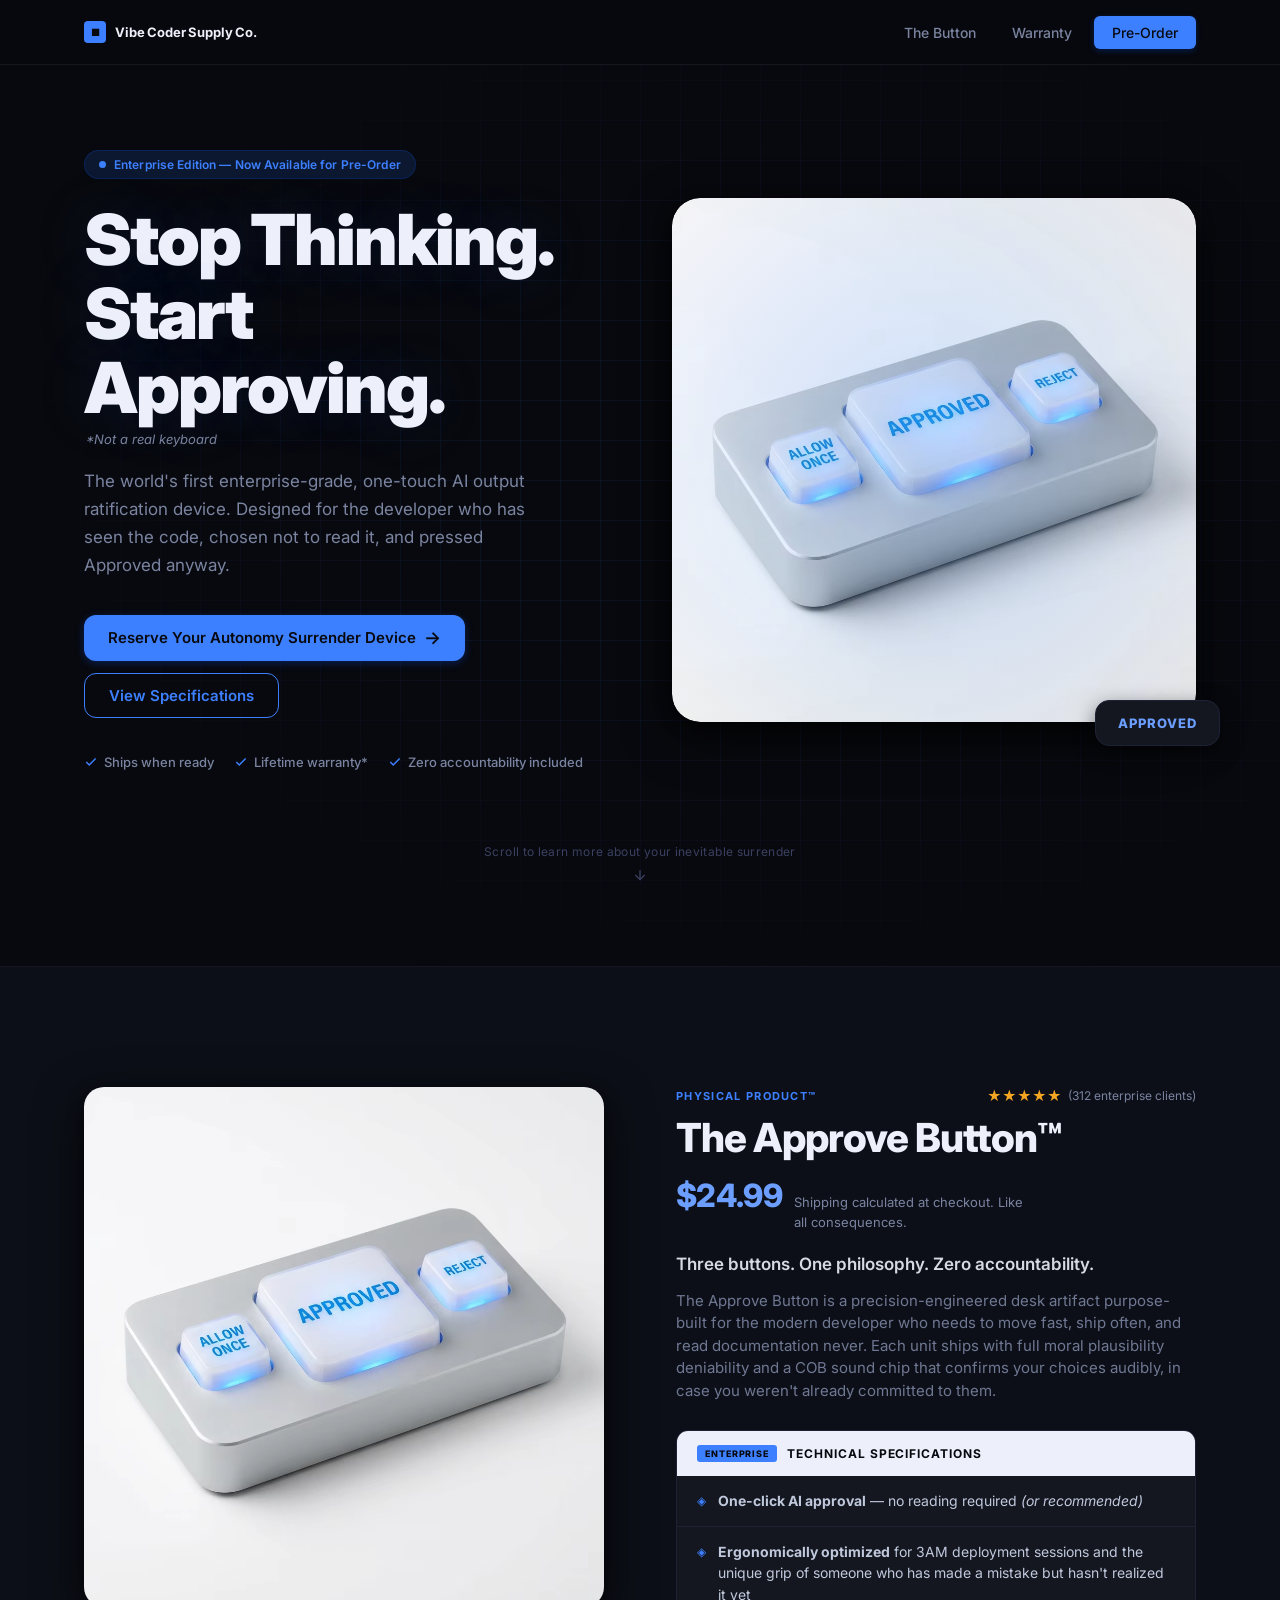
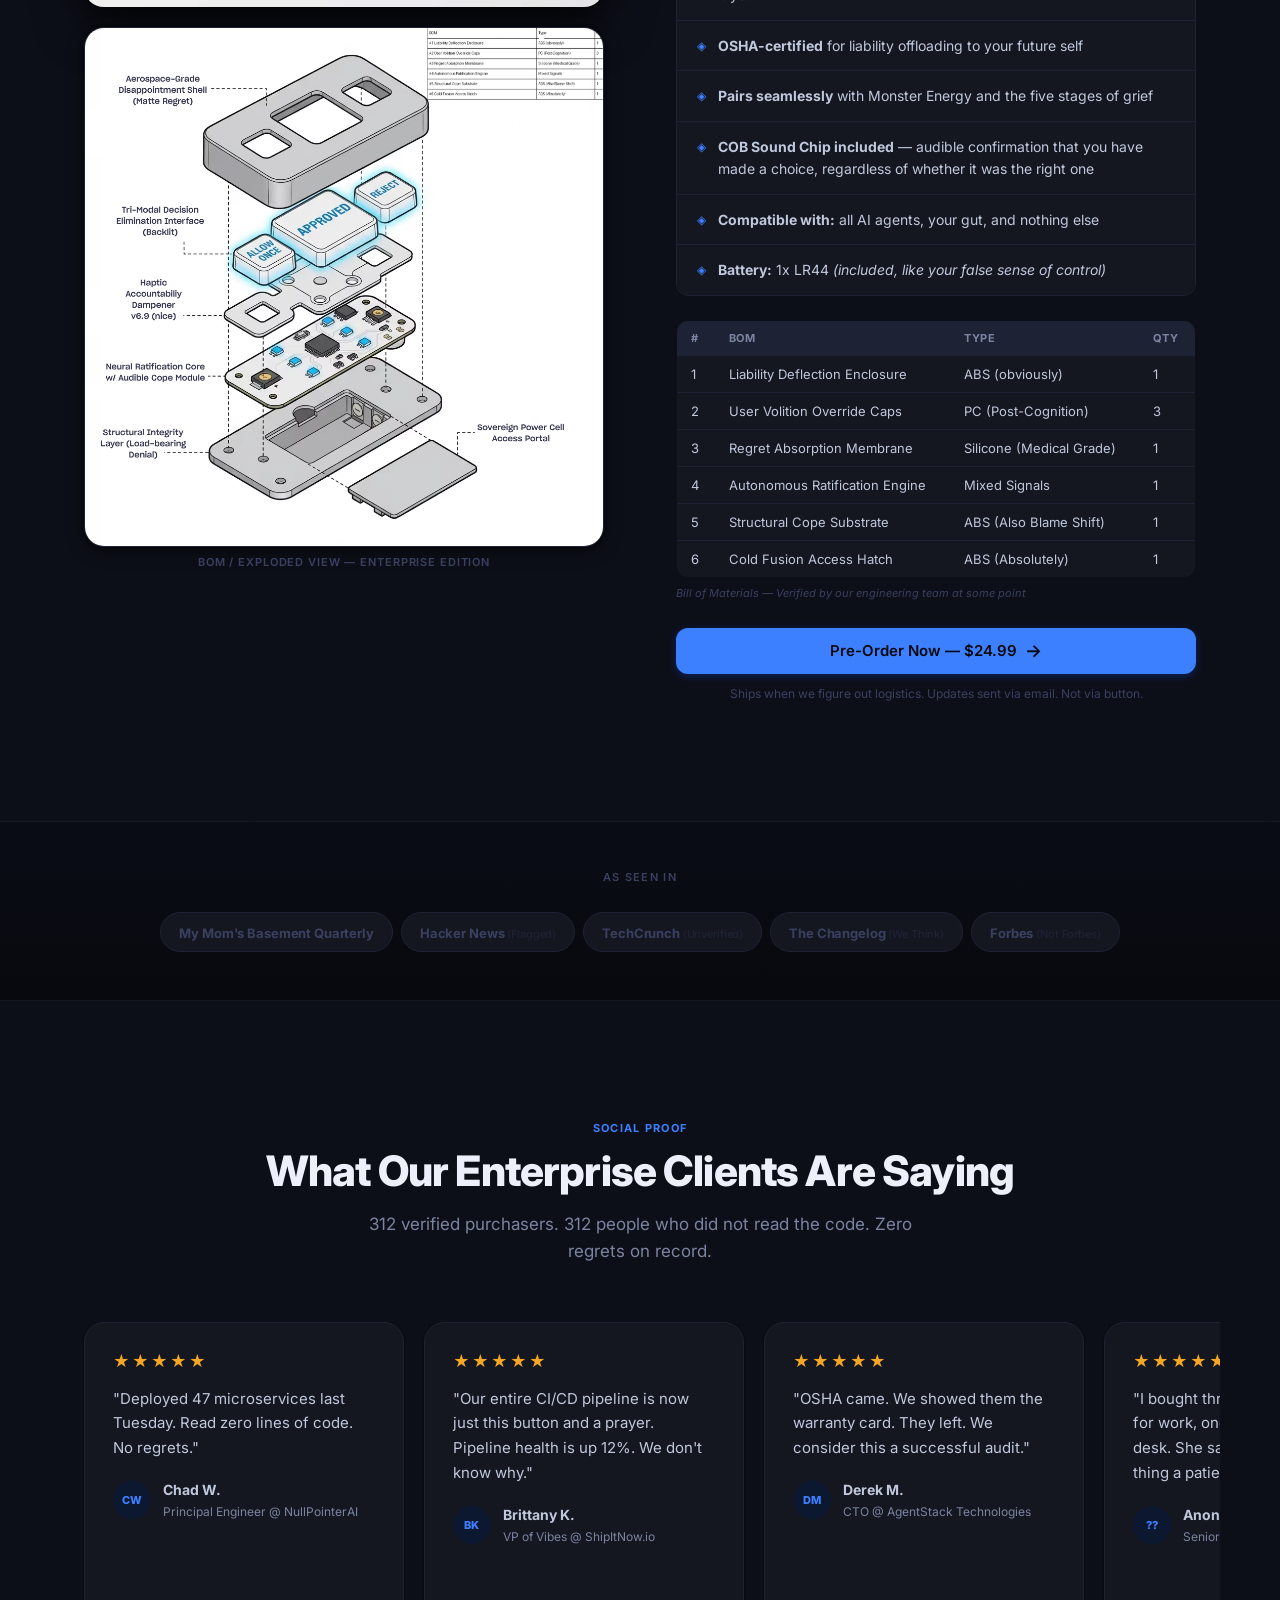
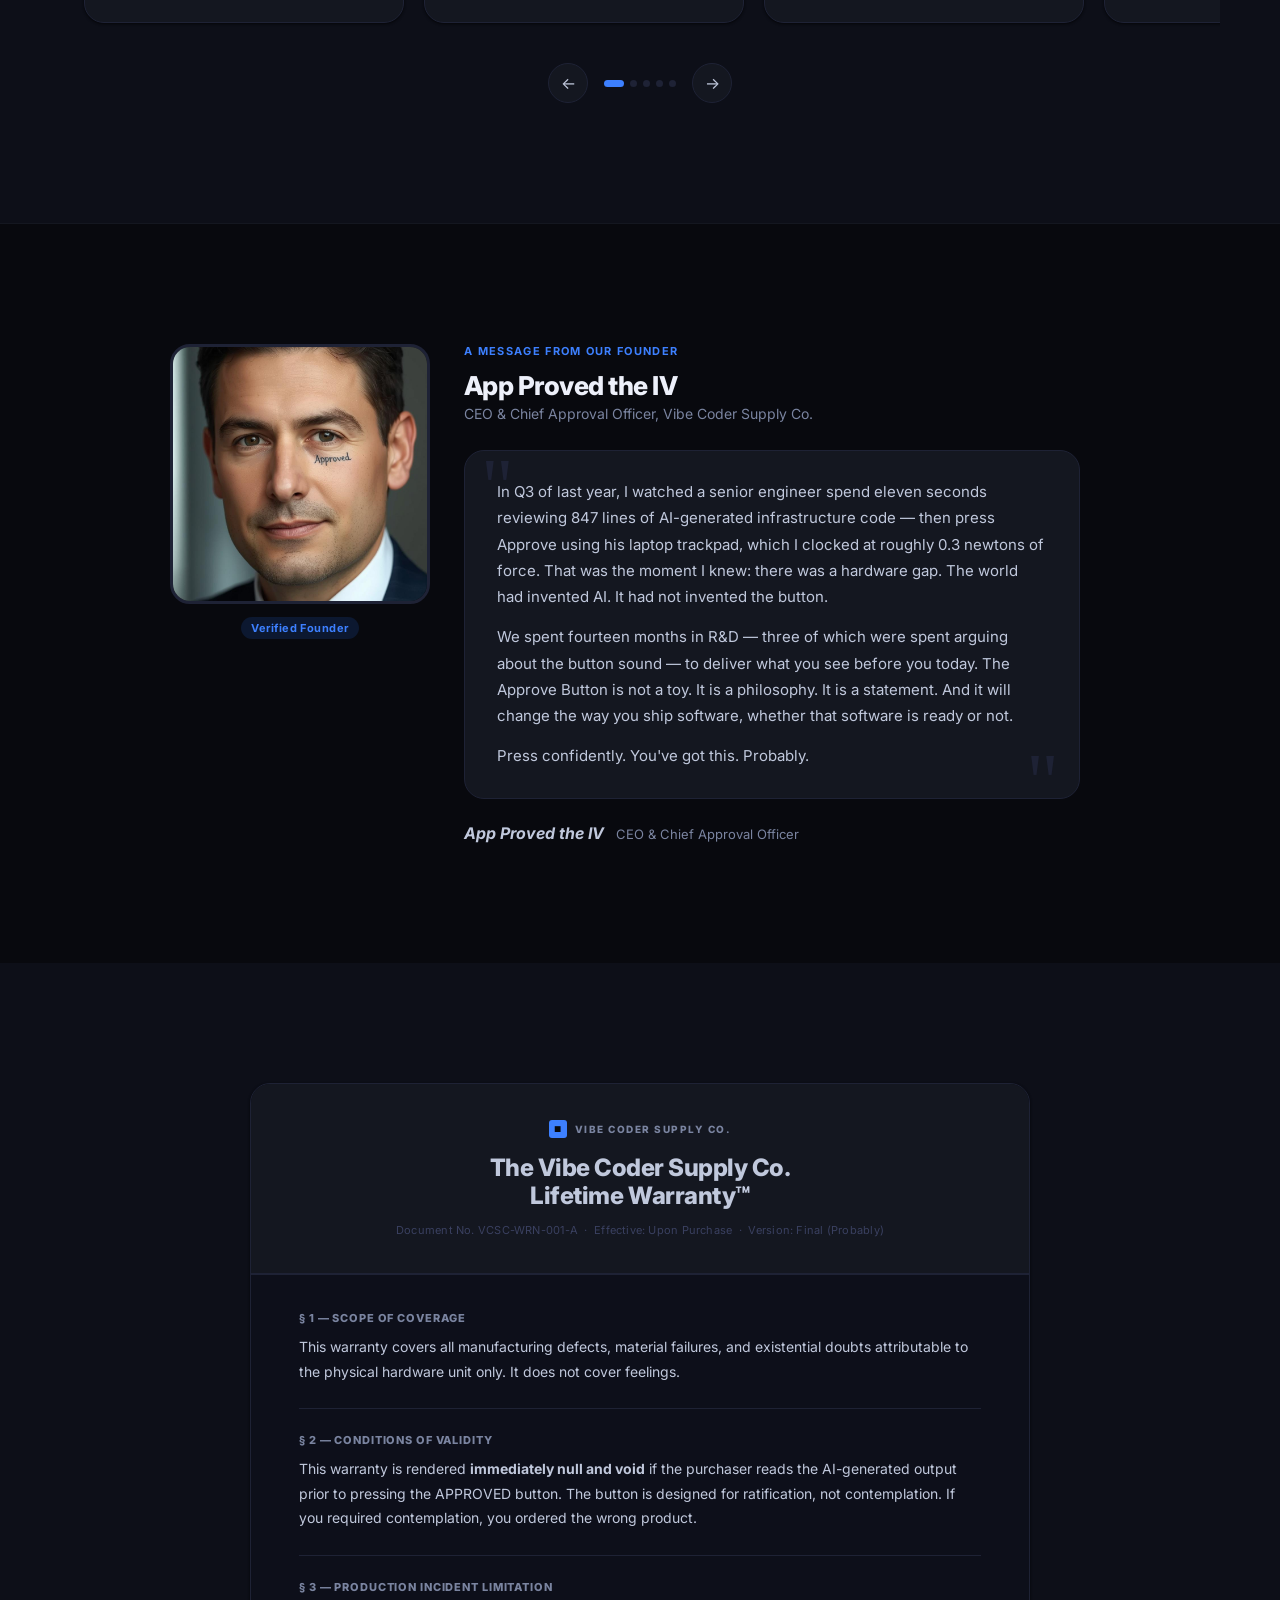
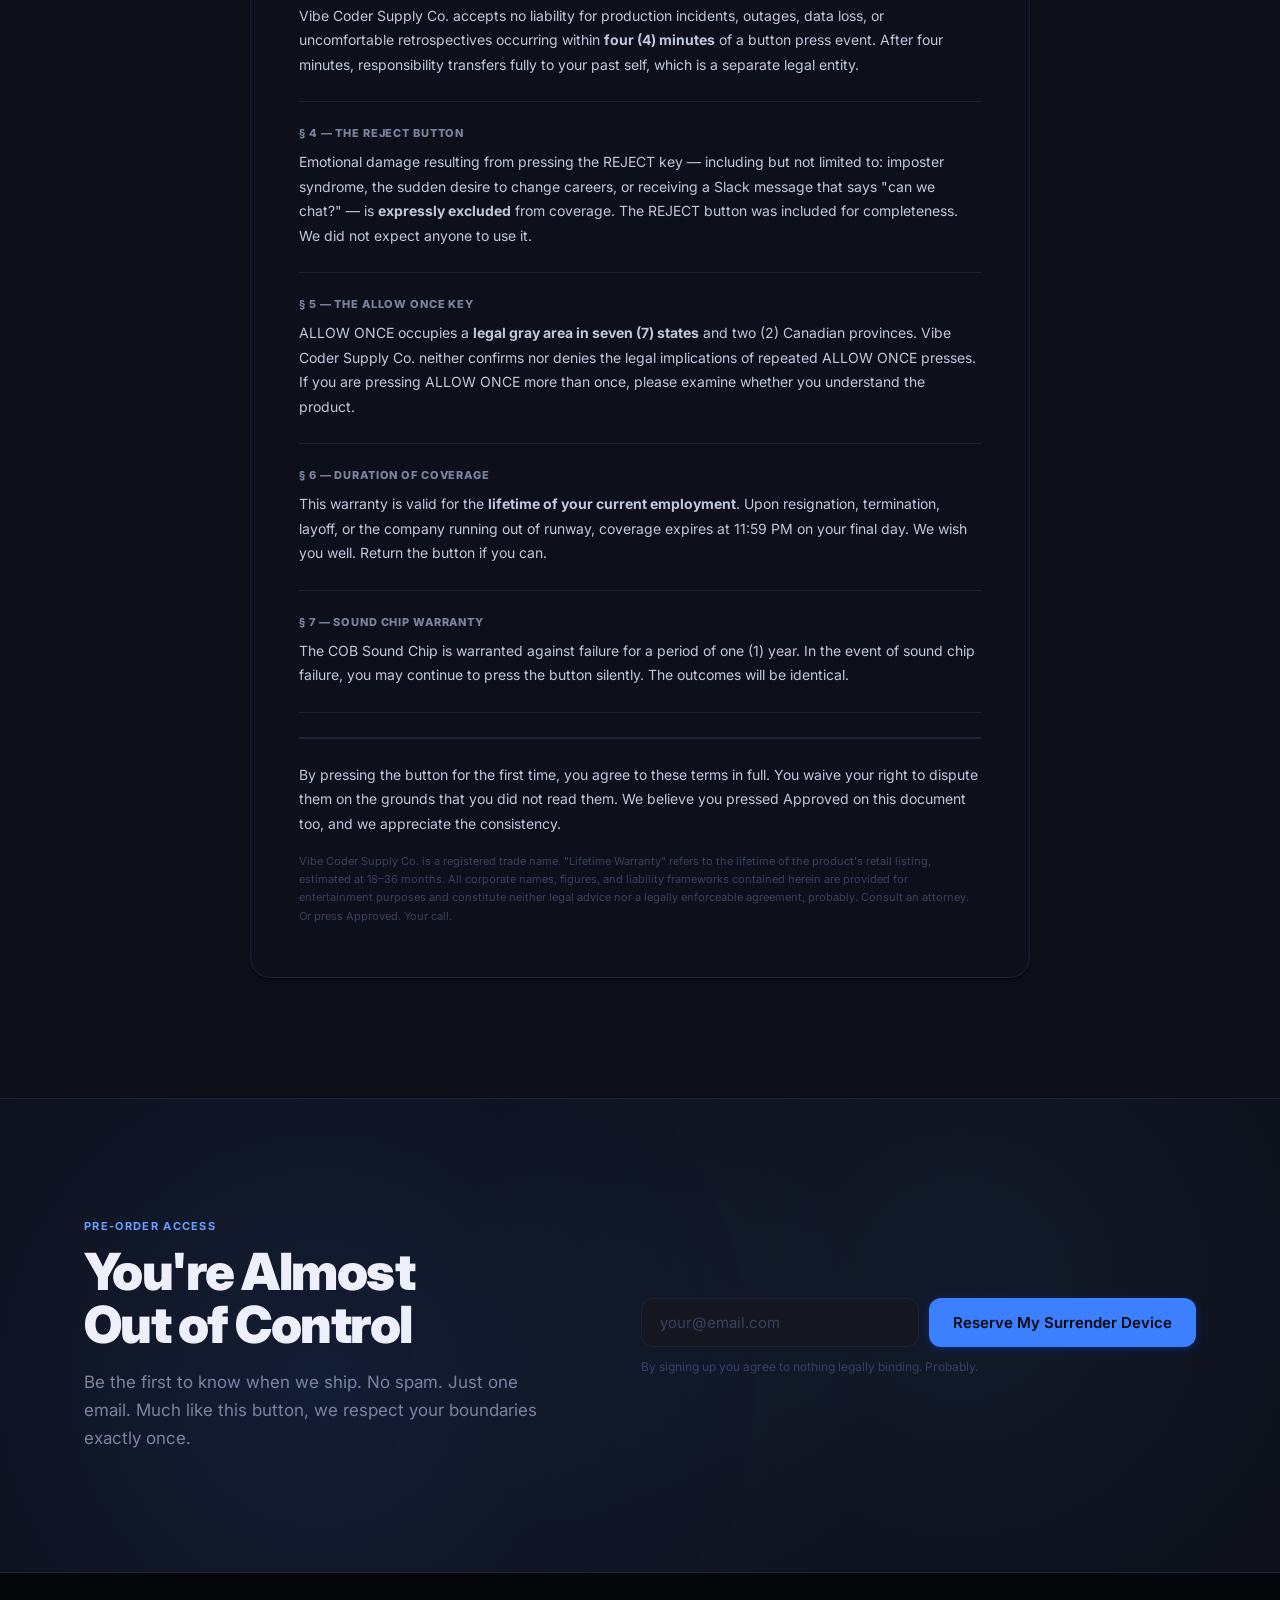
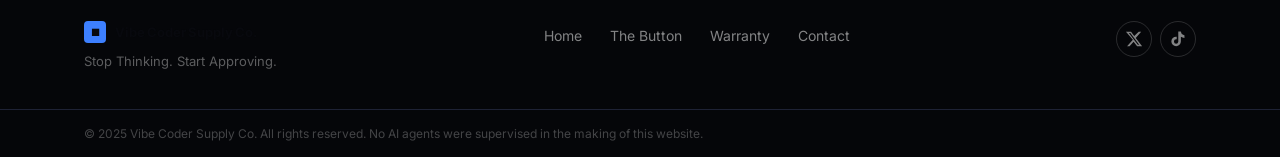
==== preview.html @ b8d56ee8 "Initial commit — Vibe Coder Supply Co. Shopify theme Full storefront for The Approve Button™. Dark t" ====
<!DOCTYPE html>
<html lang="en">
<head>
  <meta charset="UTF-8">
  <meta name="viewport" content="width=device-width, initial-scale=1.0">
  <meta name="description" content="The world's first enterprise-grade AI output ratification device. Stop Thinking. Start Approving.">
  <title>The Approve Button™ — Vibe Coder Supply Co.</title>

  <link rel="preconnect" href="https://fonts.googleapis.com">
  <link rel="preconnect" href="https://fonts.gstatic.com" crossorigin>
  <link href="https://fonts.googleapis.com/css2?family=Inter:wght@300;400;500;600;700;800;900&display=swap" rel="stylesheet">

  <link rel="stylesheet" href="assets/vcsc-base.css">
</head>
<body class="vcsc-body">

<!-- ══════════════════════════════════════════════════════════
     HEADER
═══════════════════════════════════════════════════════════ -->
<header class="vcsc-header">
  <div class="vcsc-container vcsc-header__inner">
    <a href="#" class="vcsc-header__logo">
      <span class="vcsc-logo-mark">&#9632;</span>
      <span class="vcsc-logo-text">Vibe Coder Supply Co.</span>
    </a>
    <nav class="vcsc-header__nav">
      <a href="#product" class="vcsc-nav-link">The Button</a>
      <a href="#warranty" class="vcsc-nav-link">Warranty</a>
      <a href="#waitlist" class="vcsc-nav-link vcsc-nav-link--cta">Pre-Order</a>
    </nav>
    <button class="vcsc-header__hamburger" aria-label="Open menu" id="hamburger-btn">
      <span></span><span></span><span></span>
    </button>
  </div>
  <div class="vcsc-mobile-nav" id="mobile-nav">
    <a href="#product">The Button</a>
    <a href="#warranty">Warranty</a>
    <a href="#waitlist">Pre-Order</a>
  </div>
</header>

<main>

<!-- ══════════════════════════════════════════════════════════
     HERO
═══════════════════════════════════════════════════════════ -->
<section class="vcsc-hero" id="hero">
  <div class="vcsc-hero__bg-grid"></div>

  <div class="vcsc-container vcsc-hero__inner">
    <!-- Copy -->
    <div class="vcsc-hero__content">
      <div class="vcsc-hero__badge">
        <span class="vcsc-badge-dot"></span>
        Enterprise Edition — Now Available for Pre-Order
      </div>

      <h1 class="vcsc-hero__headline">
        Stop Thinking.<br>Start Approving.
      </h1>
      <p class="vcsc-hero__disclaimer"><em>*Not a real keyboard</em></p>

      <p class="vcsc-hero__subheadline">
        The world's first enterprise-grade, one-touch AI output ratification device.
        Designed for the developer who has seen the code, chosen not to read it,
        and pressed Approved anyway.
      </p>

      <div class="vcsc-hero__actions">
        <a href="#waitlist" class="vcsc-btn vcsc-btn--primary">
          Reserve Your Autonomy Surrender Device
          <span class="vcsc-btn-arrow">→</span>
        </a>
        <a href="#product" class="vcsc-btn vcsc-btn--ghost">View Specifications</a>
      </div>

      <div class="vcsc-hero__trust">
        <span class="vcsc-trust-item">
          <svg width="14" height="14" viewBox="0 0 24 24" fill="none" stroke="currentColor" stroke-width="2.5"><polyline points="20 6 9 17 4 12"/></svg>
          Ships when ready
        </span>
        <span class="vcsc-trust-item">
          <svg width="14" height="14" viewBox="0 0 24 24" fill="none" stroke="currentColor" stroke-width="2.5"><polyline points="20 6 9 17 4 12"/></svg>
          Lifetime warranty*
        </span>
        <span class="vcsc-trust-item">
          <svg width="14" height="14" viewBox="0 0 24 24" fill="none" stroke="currentColor" stroke-width="2.5"><polyline points="20 6 9 17 4 12"/></svg>
          Zero accountability included
        </span>
      </div>
    </div>

    <!-- Visual -->
    <div class="vcsc-hero__visual">
      <div class="vcsc-hero__img-wrap">
        <img
          src="assets/hero.png"
          alt="The Approve Button — enterprise-grade AI ratification device with blue LED glow"
          class="vcsc-hero__img"
          width="600"
          height="480"
        >
        <div class="vcsc-hero__glow"></div>
      </div>

      <!-- Animated APPROVED key -->
      <div class="vcsc-demo-button" aria-hidden="true">
        <div class="vcsc-demo-button__key vcsc-demo-button__key--approved">
          <span>APPROVED</span>
        </div>
      </div>
    </div>
  </div>

  <div class="vcsc-hero__scroll">
    <span>Scroll to learn more about your inevitable surrender</span>
    <div class="vcsc-scroll-arrow">
      <svg width="16" height="16" viewBox="0 0 24 24" fill="none" stroke="currentColor" stroke-width="2"><path d="M12 5v14M5 12l7 7 7-7"/></svg>
    </div>
  </div>
</section>


<!-- ══════════════════════════════════════════════════════════
     PRODUCT SECTION
═══════════════════════════════════════════════════════════ -->
<section class="vcsc-product" id="product">
  <div class="vcsc-container">
    <div class="vcsc-product__grid">

      <!-- Images -->
      <div class="vcsc-product__images">
        <div class="vcsc-product__img-main">
          <img
            src="assets/hero.png"
            alt="The Approve Button — assembled with blue glow"
            class="vcsc-product__photo"
            width="560" height="448"
          >
        </div>
        <div class="vcsc-product__img-secondary">
          <img
            src="assets/exploded-view.png"
            alt="The Approve Button — exploded component diagram"
            class="vcsc-product__photo vcsc-product__photo--diagram"
            width="560" height="448"
          >
          <div class="vcsc-product__diagram-label">BOM / Exploded View — Enterprise Edition</div>
        </div>
      </div>

      <!-- Details -->
      <div class="vcsc-product__details">
        <div class="vcsc-product__meta-top">
          <span class="vcsc-product__category">Physical Product™</span>
          <div class="vcsc-product__stars" aria-label="5 out of 5 stars">
            ★★★★★
            <span class="vcsc-product__review-count">(312 enterprise clients)</span>
          </div>
        </div>

        <h2 class="vcsc-product__name">The Approve Button™</h2>

        <div class="vcsc-product__pricing">
          <span class="vcsc-product__price">$24.99</span>
          <span class="vcsc-product__price-note">Shipping calculated at checkout. Like all consequences.</span>
        </div>

        <p class="vcsc-product__description">Three buttons. One philosophy. Zero accountability.</p>
        <p class="vcsc-product__description vcsc-product__description--sub">
          The Approve Button is a precision-engineered desk artifact purpose-built for the modern developer
          who needs to move fast, ship often, and read documentation never. Each unit ships with full moral
          plausibility deniability and a COB sound chip that confirms your choices audibly, in case you
          weren't already committed to them.
        </p>

        <!-- Specs -->
        <div class="vcsc-specs">
          <div class="vcsc-specs__header">
            <div class="vcsc-specs__title-lockup">
              <span class="vcsc-specs__badge">ENTERPRISE</span>
              <h3 class="vcsc-specs__title">Technical Specifications</h3>
            </div>
          </div>
          <ul class="vcsc-specs__list">
            <li class="vcsc-specs__item">
              <span class="vcsc-specs__icon">◈</span>
              <span><strong>One-click AI approval</strong> — no reading required <em>(or recommended)</em></span>
            </li>
            <li class="vcsc-specs__item">
              <span class="vcsc-specs__icon">◈</span>
              <span><strong>Ergonomically optimized</strong> for 3AM deployment sessions and the unique grip of someone who has made a mistake but hasn't realized it yet</span>
            </li>
            <li class="vcsc-specs__item">
              <span class="vcsc-specs__icon">◈</span>
              <span><strong>OSHA-certified</strong> for liability offloading to your future self</span>
            </li>
            <li class="vcsc-specs__item">
              <span class="vcsc-specs__icon">◈</span>
              <span><strong>Pairs seamlessly</strong> with Monster Energy and the five stages of grief</span>
            </li>
            <li class="vcsc-specs__item">
              <span class="vcsc-specs__icon">◈</span>
              <span><strong>COB Sound Chip included</strong> — audible confirmation that you have made a choice, regardless of whether it was the right one</span>
            </li>
            <li class="vcsc-specs__item">
              <span class="vcsc-specs__icon">◈</span>
              <span><strong>Compatible with:</strong> all AI agents, your gut, and nothing else</span>
            </li>
            <li class="vcsc-specs__item">
              <span class="vcsc-specs__icon">◈</span>
              <span><strong>Battery:</strong> 1x LR44 <em>(included, like your false sense of control)</em></span>
            </li>
          </ul>
        </div>

        <!-- BOM -->
        <div class="vcsc-bom">
          <table class="vcsc-bom__table">
            <thead>
              <tr><th>#</th><th>BOM</th><th>Type</th><th>Qty</th></tr>
            </thead>
            <tbody>
              <tr><td>1</td><td>Liability Deflection Enclosure</td><td>ABS (obviously)</td><td>1</td></tr>
              <tr><td>2</td><td>User Volition Override Caps</td><td>PC (Post-Cognition)</td><td>3</td></tr>
              <tr><td>3</td><td>Regret Absorption Membrane</td><td>Silicone (Medical Grade)</td><td>1</td></tr>
              <tr><td>4</td><td>Autonomous Ratification Engine</td><td>Mixed Signals</td><td>1</td></tr>
              <tr><td>5</td><td>Structural Cope Substrate</td><td>ABS (Also Blame Shift)</td><td>1</td></tr>
              <tr><td>6</td><td>Cold Fusion Access Hatch</td><td>ABS (Absolutely)</td><td>1</td></tr>
            </tbody>
          </table>
          <p class="vcsc-bom__note">Bill of Materials — Verified by our engineering team at some point</p>
        </div>

        <a href="#waitlist" class="vcsc-btn vcsc-btn--primary vcsc-btn--full">
          Pre-Order Now — $24.99
          <span class="vcsc-btn-arrow">→</span>
        </a>
        <p class="vcsc-product__ships-note">Ships when we figure out logistics. Updates sent via email. Not via button.</p>
      </div>

    </div>
  </div>
</section>


<!-- ══════════════════════════════════════════════════════════
     PRESS LOGOS
═══════════════════════════════════════════════════════════ -->
<section class="vcsc-press">
  <div class="vcsc-container">
    <p class="vcsc-press__eyebrow">As Seen In</p>
    <div class="vcsc-press__logos">
      <div class="vcsc-press__logo-item">
        <span class="vcsc-press__logo-text">My Mom's Basement Quarterly</span>
      </div>
      <div class="vcsc-press__logo-item">
        <span class="vcsc-press__logo-text">Hacker News <span class="vcsc-press__qualifier">(Flagged)</span></span>
      </div>
      <div class="vcsc-press__logo-item">
        <span class="vcsc-press__logo-text">TechCrunch <span class="vcsc-press__qualifier">(Unverified)</span></span>
      </div>
      <div class="vcsc-press__logo-item">
        <span class="vcsc-press__logo-text">The Changelog <span class="vcsc-press__qualifier">(We Think)</span></span>
      </div>
      <div class="vcsc-press__logo-item">
        <span class="vcsc-press__logo-text">Forbes <span class="vcsc-press__qualifier">(Not Forbes)</span></span>
      </div>
    </div>
  </div>
</section>


<!-- ══════════════════════════════════════════════════════════
     REVIEWS
═══════════════════════════════════════════════════════════ -->
<section class="vcsc-reviews" id="reviews">
  <div class="vcsc-container">
    <div class="vcsc-section-header">
      <p class="vcsc-section-eyebrow">Social Proof</p>
      <h2 class="vcsc-section-title">What Our Enterprise Clients Are Saying</h2>
      <p class="vcsc-section-sub">312 verified purchasers. 312 people who did not read the code. Zero regrets on record.</p>
    </div>

    <div class="vcsc-reviews__track-wrap">
      <div class="vcsc-reviews__track" id="reviews-track">

        <div class="vcsc-review-card">
          <div class="vcsc-review-card__stars">★★★★★</div>
          <blockquote class="vcsc-review-card__quote">
            "Deployed 47 microservices last Tuesday. Read zero lines of code. No regrets."
          </blockquote>
          <div class="vcsc-review-card__author">
            <div class="vcsc-review-card__avatar">CW</div>
            <div class="vcsc-review-card__meta">
              <strong>Chad W.</strong>
              <span>Principal Engineer @ NullPointerAI</span>
            </div>
          </div>
        </div>

        <div class="vcsc-review-card">
          <div class="vcsc-review-card__stars">★★★★★</div>
          <blockquote class="vcsc-review-card__quote">
            "Our entire CI/CD pipeline is now just this button and a prayer. Pipeline health is up 12%. We don't know why."
          </blockquote>
          <div class="vcsc-review-card__author">
            <div class="vcsc-review-card__avatar">BK</div>
            <div class="vcsc-review-card__meta">
              <strong>Brittany K.</strong>
              <span>VP of Vibes @ ShipItNow.io</span>
            </div>
          </div>
        </div>

        <div class="vcsc-review-card">
          <div class="vcsc-review-card__stars">★★★★★</div>
          <blockquote class="vcsc-review-card__quote">
            "OSHA came. We showed them the warranty card. They left. We consider this a successful audit."
          </blockquote>
          <div class="vcsc-review-card__author">
            <div class="vcsc-review-card__avatar">DM</div>
            <div class="vcsc-review-card__meta">
              <strong>Derek M.</strong>
              <span>CTO @ AgentStack Technologies</span>
            </div>
          </div>
        </div>

        <div class="vcsc-review-card">
          <div class="vcsc-review-card__stars">★★★★★</div>
          <blockquote class="vcsc-review-card__quote">
            "I bought three. One for home, one for work, one for my therapist's desk. She said it's the most honest thing a patient has ever given her."
          </blockquote>
          <div class="vcsc-review-card__author">
            <div class="vcsc-review-card__avatar">??</div>
            <div class="vcsc-review-card__meta">
              <strong>Anonymous</strong>
              <span>Senior Developer</span>
            </div>
          </div>
        </div>

        <div class="vcsc-review-card">
          <div class="vcsc-review-card__stars">★★★★★</div>
          <blockquote class="vcsc-review-card__quote">
            "Used to spend 45 minutes reviewing AI output. Now I spend 0. My throughput is through the roof. My on-call rotation is also through the roof but that feels like a separate conversation."
          </blockquote>
          <div class="vcsc-review-card__author">
            <div class="vcsc-review-card__avatar">PR</div>
            <div class="vcsc-review-card__meta">
              <strong>Priya R.</strong>
              <span>Staff Engineer @ ContextWindowAI</span>
            </div>
          </div>
        </div>

      </div>
    </div>

    <div class="vcsc-reviews__controls">
      <button class="vcsc-reviews__btn" id="reviews-prev" aria-label="Previous reviews">←</button>
      <div class="vcsc-reviews__dots" id="reviews-dots"></div>
      <button class="vcsc-reviews__btn" id="reviews-next" aria-label="Next reviews">→</button>
    </div>
  </div>
</section>


<!-- ══════════════════════════════════════════════════════════
     FOUNDER
═══════════════════════════════════════════════════════════ -->
<section class="vcsc-founder" id="founder">
  <div class="vcsc-container">
    <div class="vcsc-founder__inner">

      <div class="vcsc-founder__photo-wrap">
        <div class="vcsc-founder__avatar" aria-label="App Proved the IV, CEO">
          <img src="assets/ceo-headshot.jpg" alt="App Proved the IV — CEO & Chief Approval Officer" style="width:100%;height:100%;object-fit:cover;">
        </div>
        <div class="vcsc-founder__badge-wrap">
          <span class="vcsc-founder__badge">Verified Founder</span>
        </div>
      </div>

      <div class="vcsc-founder__content">
        <p class="vcsc-section-eyebrow">A Message From Our Founder</p>
        <h2 class="vcsc-founder__name">App Proved the IV</h2>
        <p class="vcsc-founder__title">CEO & Chief Approval Officer, Vibe Coder Supply Co.</p>

        <div class="vcsc-founder__quote-wrap">
          <span class="vcsc-founder__open-quote">"</span>
          <div class="vcsc-founder__quote">
            <p>
              In Q3 of last year, I watched a senior engineer spend eleven seconds reviewing 847 lines of
              AI-generated infrastructure code — then press Approve using his laptop trackpad, which I
              clocked at roughly 0.3 newtons of force. That was the moment I knew: there was a hardware gap.
              The world had invented AI. It had not invented the button.
            </p>
            <p>
              We spent fourteen months in R&D — three of which were spent arguing about the button sound —
              to deliver what you see before you today. The Approve Button is not a toy. It is a philosophy.
              It is a statement.              And it will change the way you ship software, whether that software is ready or not.
            </p>
            <p>
              Press confidently. You've got this. Probably.
            </p>
          </div>
          <span class="vcsc-founder__close-quote">"</span>
        </div>

        <div class="vcsc-founder__sig">
          <span class="vcsc-founder__sig-name">App Proved the IV</span>
          <span class="vcsc-founder__sig-title">CEO & Chief Approval Officer</span>
        </div>
      </div>

    </div>
  </div>
</section>


<!-- ══════════════════════════════════════════════════════════
     WARRANTY
═══════════════════════════════════════════════════════════ -->
<section class="vcsc-warranty" id="warranty">
  <div class="vcsc-container">
    <div class="vcsc-warranty__card">

      <div class="vcsc-warranty__header">
        <div class="vcsc-warranty__logo-row">
          <span class="vcsc-logo-mark vcsc-logo-mark--sm">&#9632;</span>
          <span class="vcsc-warranty__brand">Vibe Coder Supply Co.</span>
        </div>
        <h2 class="vcsc-warranty__title">The Vibe Coder Supply Co.<br>Lifetime Warranty™</h2>
        <p class="vcsc-warranty__doc-number">Document No. VCSC-WRN-001-A &nbsp;·&nbsp; Effective: Upon Purchase &nbsp;·&nbsp; Version: Final (Probably)</p>
      </div>

      <div class="vcsc-warranty__body">

        <div class="vcsc-warranty__section">
          <h3 class="vcsc-warranty__section-title">§ 1 — Scope of Coverage</h3>
          <p>This warranty covers all manufacturing defects, material failures, and existential doubts attributable to the physical hardware unit only. It does not cover feelings.</p>
        </div>

        <div class="vcsc-warranty__section">
          <h3 class="vcsc-warranty__section-title">§ 2 — Conditions of Validity</h3>
          <p>This warranty is rendered <strong>immediately null and void</strong> if the purchaser reads the AI-generated output prior to pressing the APPROVED button. The button is designed for ratification, not contemplation. If you required contemplation, you ordered the wrong product.</p>
        </div>

        <div class="vcsc-warranty__section">
          <h3 class="vcsc-warranty__section-title">§ 3 — Production Incident Limitation</h3>
          <p>Vibe Coder Supply Co. accepts no liability for production incidents, outages, data loss, or uncomfortable retrospectives occurring within <strong>four (4) minutes</strong> of a button press event. After four minutes, responsibility transfers fully to your past self, which is a separate legal entity.</p>
        </div>

        <div class="vcsc-warranty__section">
          <h3 class="vcsc-warranty__section-title">§ 4 — The REJECT Button</h3>
          <p>Emotional damage resulting from pressing the REJECT key — including but not limited to: imposter syndrome, the sudden desire to change careers, or receiving a Slack message that says "can we chat?" — is <strong>expressly excluded</strong> from coverage. The REJECT button was included for completeness. We did not expect anyone to use it.</p>
        </div>

        <div class="vcsc-warranty__section">
          <h3 class="vcsc-warranty__section-title">§ 5 — The ALLOW ONCE Key</h3>
          <p>ALLOW ONCE occupies a <strong>legal gray area in seven (7) states</strong> and two (2) Canadian provinces. Vibe Coder Supply Co. neither confirms nor denies the legal implications of repeated ALLOW ONCE presses. If you are pressing ALLOW ONCE more than once, please examine whether you understand the product.</p>
        </div>

        <div class="vcsc-warranty__section">
          <h3 class="vcsc-warranty__section-title">§ 6 — Duration of Coverage</h3>
          <p>This warranty is valid for the <strong>lifetime of your current employment</strong>. Upon resignation, termination, layoff, or the company running out of runway, coverage expires at 11:59 PM on your final day. We wish you well. Return the button if you can.</p>
        </div>

        <div class="vcsc-warranty__section">
          <h3 class="vcsc-warranty__section-title">§ 7 — Sound Chip Warranty</h3>
          <p>The COB Sound Chip is warranted against failure for a period of one (1) year. In the event of sound chip failure, you may continue to press the button silently. The outcomes will be identical.</p>
        </div>

        <div class="vcsc-warranty__footer-text">
          <p>By pressing the button for the first time, you agree to these terms in full. You waive your right to dispute them on the grounds that you did not read them. We believe you pressed Approved on this document too, and we appreciate the consistency.</p>
          <p class="vcsc-warranty__fine-print">Vibe Coder Supply Co. is a registered trade name. "Lifetime Warranty" refers to the lifetime of the product's retail listing, estimated at 18–36 months. All corporate names, figures, and liability frameworks contained herein are provided for entertainment purposes and constitute neither legal advice nor a legally enforceable agreement, probably. Consult an attorney. Or press Approved. Your call.</p>
        </div>

      </div>
    </div>
  </div>
</section>


<!-- ══════════════════════════════════════════════════════════
     WAITLIST
═══════════════════════════════════════════════════════════ -->
<section class="vcsc-waitlist" id="waitlist">
  <div class="vcsc-waitlist__bg-pattern" aria-hidden="true"></div>
  <div class="vcsc-container vcsc-waitlist__inner">

    <div class="vcsc-waitlist__content">
      <p class="vcsc-section-eyebrow vcsc-section-eyebrow--light">Pre-Order Access</p>
      <h2 class="vcsc-waitlist__title">You're Almost<br>Out of Control</h2>
      <p class="vcsc-waitlist__sub">
        Be the first to know when we ship. No spam. Just one email.
        Much like this button, we respect your boundaries exactly once.
      </p>
    </div>

    <div class="vcsc-waitlist__form-wrap">
      <form class="vcsc-waitlist__form" id="waitlist-form" onsubmit="handleWaitlist(event)">
        <div class="vcsc-waitlist__input-group">
          <input
            type="email"
            id="waitlist-email"
            class="vcsc-input"
            placeholder="your@email.com"
            required
            autocomplete="email"
          >
          <button type="submit" class="vcsc-btn vcsc-btn--primary vcsc-btn--waitlist">
            Reserve My Surrender Device
          </button>
        </div>
        <div class="vcsc-waitlist__success" id="waitlist-success" style="display:none;" role="alert">
          <svg width="18" height="18" viewBox="0 0 24 24" fill="none" stroke="currentColor" stroke-width="2.5"><polyline points="20 6 9 17 4 12"/></svg>
          You're on the list. We'll be in touch before the next production incident.
        </div>
        <p class="vcsc-waitlist__legal">
          By signing up you agree to nothing legally binding. Probably.
        </p>
      </form>
    </div>

  </div>
</section>

</main>

<!-- ══════════════════════════════════════════════════════════
     FOOTER
═══════════════════════════════════════════════════════════ -->
<footer class="vcsc-footer">
  <div class="vcsc-container vcsc-footer__inner">
    <div class="vcsc-footer__brand">
      <a href="#" class="vcsc-header__logo vcsc-footer__logo">
        <span class="vcsc-logo-mark">&#9632;</span>
        <span class="vcsc-logo-text">Vibe Coder Supply Co.</span>
      </a>
      <p class="vcsc-footer__tagline">Stop Thinking. Start Approving.</p>
    </div>
    <nav class="vcsc-footer__nav">
      <a href="#">Home</a>
      <a href="#product">The Button</a>
      <a href="#warranty">Warranty</a>
      <a href="#waitlist">Contact</a>
    </nav>
    <div class="vcsc-footer__social">
      <a href="#" class="vcsc-social-icon" aria-label="Twitter/X">
        <svg width="18" height="18" viewBox="0 0 24 24" fill="currentColor"><path d="M18.244 2.25h3.308l-7.227 8.26 8.502 11.24H16.17l-4.714-6.231-5.401 6.231H2.748l7.73-8.835L1.254 2.25H8.08l4.265 5.632L18.244 2.25zm-1.161 17.52h1.833L7.084 4.126H5.117L17.083 19.77z"/></svg>
      </a>
      <a href="#" class="vcsc-social-icon" aria-label="TikTok">
        <svg width="18" height="18" viewBox="0 0 24 24" fill="currentColor"><path d="M19.59 6.69a4.83 4.83 0 01-3.77-4.25V2h-3.45v13.67a2.89 2.89 0 01-2.88 2.5 2.89 2.89 0 01-2.89-2.89 2.89 2.89 0 012.89-2.89c.28 0 .54.04.79.1V9.01a6.33 6.33 0 00-.79-.05 6.34 6.34 0 00-6.34 6.34 6.34 6.34 0 006.34 6.34 6.34 6.34 0 006.33-6.34V8.98a8.2 8.2 0 004.79 1.53V7.07a4.85 4.85 0 01-1.02-.38z"/></svg>
      </a>
    </div>
  </div>
  <div class="vcsc-footer__legal">
    <div class="vcsc-container">
      <p>© 2025 Vibe Coder Supply Co. All rights reserved. No AI agents were supervised in the making of this website.</p>
    </div>
  </div>
</footer>

<script src="assets/vcsc-main.js"></script>
<script>
  // Waitlist demo handler (replaces Shopify form in preview)
  function handleWaitlist(e) {
    e.preventDefault();
    document.getElementById('waitlist-form').querySelector('.vcsc-waitlist__input-group').style.display = 'none';
    document.getElementById('waitlist-success').style.display = 'flex';
  }
</script>
</body>
</html>
---- assets/vcsc-base.css ----
/* ============================================================
   VIBE CODER SUPPLY CO. — Main Stylesheet
   Stop Thinking. Start Approving.
   ============================================================ */

/* ── Reset & Base ─────────────────────────────────────────── */
*, *::before, *::after { box-sizing: border-box; margin: 0; padding: 0; }

:root {
  /* Blue — brighter on dark backgrounds */
  --blue:        #3D80FF;
  --blue-light:  #6B9EFF;
  --blue-glow:   #4D9AFF;
  --blue-pale:   #0C1830;
  --blue-dark:   #2660DD;

  /* Dark surfaces */
  --white:       #08090E;   /* main bg */
  --gray-50:     #0D0F18;   /* alternate section bg */
  --gray-100:    #141720;   /* card / border */
  --gray-200:    #1E2235;   /* stronger border */
  --gray-300:    #3A4060;   /* muted elements */
  --gray-500:    #7A84A0;   /* secondary text */
  --gray-700:    #C0C8DC;   /* body text */
  --black:       #EDF0FA;   /* headlines */

  --warranty-bg: #0D0F1A;

  --font:        'Inter', -apple-system, BlinkMacSystemFont, 'Segoe UI', sans-serif;
  --radius-sm:   6px;
  --radius:      12px;
  --radius-lg:   20px;
  --radius-xl:   28px;
  --shadow-sm:   0 1px 3px rgba(0,0,0,0.4), 0 1px 2px rgba(0,0,0,0.3);
  --shadow:      0 4px 16px rgba(0,0,0,0.5), 0 1px 4px rgba(0,0,0,0.4);
  --shadow-lg:   0 16px 48px rgba(0,0,0,0.6), 0 4px 16px rgba(0,0,0,0.5);
  --shadow-blue: 0 0 32px rgba(61,128,255,0.35), 0 0 8px rgba(61,128,255,0.2);
}

html { scroll-behavior: smooth; font-size: 16px; }

body {
  font-family: var(--font);
  color: var(--gray-700);
  background: var(--white);
  -webkit-font-smoothing: antialiased;
  -moz-osx-font-smoothing: grayscale;
  overflow-x: hidden;
}

img { max-width: 100%; height: auto; display: block; }
a { color: inherit; text-decoration: none; }
button { cursor: pointer; font-family: var(--font); border: none; background: none; }

/* ── Layout ───────────────────────────────────────────────── */
.vcsc-container {
  width: 100%;
  max-width: 1160px;
  margin: 0 auto;
  padding: 0 24px;
}

/* ── Typography ───────────────────────────────────────────── */
.vcsc-section-eyebrow {
  font-size: 11px;
  font-weight: 700;
  letter-spacing: 0.12em;
  text-transform: uppercase;
  color: var(--blue);
  margin-bottom: 12px;
}
.vcsc-section-eyebrow--light { color: var(--blue-light); }
.vcsc-section-title {
  font-size: clamp(28px, 4vw, 42px);
  font-weight: 800;
  line-height: 1.15;
  letter-spacing: -0.02em;
  color: var(--black);
  margin-bottom: 16px;
}
.vcsc-section-sub {
  font-size: 17px;
  color: var(--gray-500);
  max-width: 560px;
  line-height: 1.6;
}
.vcsc-section-header {
  text-align: center;
  margin-bottom: 56px;
}
.vcsc-section-header .vcsc-section-sub {
  margin: 0 auto;
}

/* ── Buttons ──────────────────────────────────────────────── */
.vcsc-btn {
  display: inline-flex;
  align-items: center;
  gap: 8px;
  padding: 14px 24px;
  border-radius: var(--radius);
  font-size: 15px;
  font-weight: 600;
  line-height: 1;
  transition: all 0.18s ease;
  cursor: pointer;
  text-decoration: none;
  white-space: nowrap;
}
.vcsc-btn--primary {
  background: var(--blue);
  color: var(--white);
  box-shadow: 0 2px 8px rgba(0,87,255,0.30);
}
.vcsc-btn--primary:hover {
  background: var(--blue-dark);
  box-shadow: 0 4px 20px rgba(0,87,255,0.40);
  transform: translateY(-1px);
}
.vcsc-btn--ghost {
  background: transparent;
  color: var(--blue);
  border: 1.5px solid var(--blue);
}
.vcsc-btn--ghost:hover {
  background: var(--blue-pale);
  transform: translateY(-1px);
}
.vcsc-btn--full { width: 100%; justify-content: center; }
.vcsc-btn--waitlist { flex-shrink: 0; }
.vcsc-btn-arrow { font-size: 18px; }

/* ── Logo Mark ────────────────────────────────────────────── */
.vcsc-logo-mark {
  display: inline-block;
  width: 22px;
  height: 22px;
  background: var(--blue);
  color: var(--white);
  font-size: 10px;
  line-height: 22px;
  text-align: center;
  border-radius: 4px;
}
.vcsc-logo-mark--sm {
  width: 18px;
  height: 18px;
  font-size: 8px;
  line-height: 18px;
  border-radius: 3px;
}

/* ── Header ───────────────────────────────────────────────── */
.vcsc-header {
  position: fixed;
  top: 0;
  left: 0;
  right: 0;
  z-index: 100;
  background: rgba(8,9,14,0.90);
  backdrop-filter: blur(16px);
  -webkit-backdrop-filter: blur(16px);
  border-bottom: 1px solid var(--gray-100);
}
.vcsc-header__inner {
  display: flex;
  align-items: center;
  justify-content: space-between;
  height: 64px;
}
.vcsc-header__logo {
  display: flex;
  align-items: center;
  gap: 9px;
  font-size: 14px;
  font-weight: 700;
  letter-spacing: -0.01em;
  color: var(--black);
}
.vcsc-logo-text { color: var(--black); }
.vcsc-logo-text { font-size: 13px; font-weight: 700; }
.vcsc-header__nav {
  display: flex;
  align-items: center;
  gap: 8px;
}
.vcsc-nav-link {
  font-size: 14px;
  font-weight: 500;
  color: var(--gray-500);
  padding: 8px 14px;
  border-radius: var(--radius-sm);
  transition: all 0.15s;
}
.vcsc-nav-link:hover { color: var(--blue-light); background: var(--blue-pale); }
.vcsc-nav-link--cta {
  background: var(--blue);
  color: var(--white);
  padding: 8px 18px;
  box-shadow: 0 2px 6px rgba(0,87,255,0.25);
}
.vcsc-nav-link--cta:hover {
  background: var(--blue-dark);
  color: var(--white);
}
.vcsc-header__hamburger {
  display: none;
  flex-direction: column;
  gap: 5px;
  padding: 4px;
  background: none;
  border: none;
}
.vcsc-header__hamburger span {
  display: block;
  width: 22px;
  height: 2px;
  background: var(--gray-500);
  border-radius: 2px;
  transition: all 0.2s;
}
.vcsc-mobile-nav {
  display: none;
  flex-direction: column;
  gap: 0;
  border-top: 1px solid var(--gray-100);
  padding: 8px 0;
  background: var(--white);
}
.vcsc-mobile-nav a {
  display: block;
  padding: 14px 24px;
  font-size: 15px;
  font-weight: 500;
  color: var(--gray-500);
  border-bottom: 1px solid var(--gray-100);
}
.vcsc-mobile-nav a:hover { color: var(--blue-light); background: var(--blue-pale); }
.vcsc-mobile-nav.is-open { display: flex; }

/* ── Hero ─────────────────────────────────────────────────── */
.vcsc-hero {
  position: relative;
  min-height: 100vh;
  display: flex;
  flex-direction: column;
  justify-content: center;
  padding: 100px 0 80px;
  overflow: hidden;
  background: var(--white);
}
.vcsc-hero__bg-grid {
  position: absolute;
  inset: 0;
  background-image:
    linear-gradient(rgba(61,128,255,0.07) 1px, transparent 1px),
    linear-gradient(90deg, rgba(61,128,255,0.07) 1px, transparent 1px);
  background-size: 40px 40px;
  opacity: 1;
  mask-image: radial-gradient(ellipse 80% 70% at 60% 50%, black 30%, transparent 80%);
  -webkit-mask-image: radial-gradient(ellipse 80% 70% at 60% 50%, black 30%, transparent 80%);
}
.vcsc-hero__inner {
  position: relative;
  display: grid;
  grid-template-columns: 1fr 1fr;
  align-items: center;
  gap: 64px;
  min-height: calc(100vh - 180px);
}
.vcsc-hero__badge {
  display: inline-flex;
  align-items: center;
  gap: 8px;
  background: var(--blue-pale);
  border: 1px solid rgba(0,87,255,0.2);
  color: var(--blue);
  font-size: 12px;
  font-weight: 600;
  padding: 6px 14px;
  border-radius: 100px;
  margin-bottom: 24px;
  letter-spacing: 0.01em;
}
.vcsc-badge-dot {
  width: 7px;
  height: 7px;
  border-radius: 50%;
  background: var(--blue);
  animation: badgePulse 2s ease-in-out infinite;
}
@keyframes badgePulse {
  0%, 100% { opacity: 1; transform: scale(1); }
  50%       { opacity: 0.5; transform: scale(0.85); }
}

.vcsc-hero__headline {
  font-size: clamp(40px, 5.5vw, 72px);
  font-weight: 900;
  line-height: 1.05;
  letter-spacing: -0.03em;
  color: var(--black);
  margin-bottom: 6px;
  text-shadow: 0 0 60px rgba(61,128,255,0.15);
}
.vcsc-hero__disclaimer {
  font-size: 13px;
  color: var(--gray-500);
  font-style: italic;
  margin-bottom: 20px;
  padding-left: 2px;
}
.vcsc-hero__subheadline {
  font-size: 17px;
  color: var(--gray-500);
  line-height: 1.65;
  max-width: 480px;
  margin-bottom: 36px;
}
.vcsc-hero__actions {
  display: flex;
  gap: 12px;
  flex-wrap: wrap;
  margin-bottom: 36px;
}
.vcsc-hero__trust {
  display: flex;
  gap: 20px;
  flex-wrap: wrap;
}
.vcsc-trust-item {
  display: flex;
  align-items: center;
  gap: 6px;
  font-size: 13px;
  font-weight: 500;
  color: var(--gray-500);
}
.vcsc-trust-item svg { color: var(--blue); flex-shrink: 0; }

/* Hero visual */
.vcsc-hero__visual {
  position: relative;
  display: flex;
  align-items: center;
  justify-content: center;
}
.vcsc-hero__img-wrap {
  position: relative;
  border-radius: var(--radius-xl);
  overflow: hidden;
  box-shadow: var(--shadow-lg);
}
.vcsc-hero__img {
  width: 100%;
  border-radius: var(--radius-xl);
  display: block;
}
.vcsc-hero__glow {
  position: absolute;
  inset: -20%;
  background: radial-gradient(ellipse at center, rgba(77,154,255,0.25) 0%, transparent 70%);
  pointer-events: none;
  animation: glowPulse 3s ease-in-out infinite;
}
@keyframes glowPulse {
  0%, 100% { opacity: 0.6; transform: scale(1); }
  50%       { opacity: 1;   transform: scale(1.05); }
}

/* Animated button press demo */
.vcsc-demo-button {
  position: absolute;
  bottom: -24px;
  right: -24px;
  display: flex;
  align-items: center;
  justify-content: center;
}
.vcsc-demo-button__key--approved {
  background: var(--gray-100);
  border: 1.5px solid var(--gray-200);
  border-radius: 14px;
  padding: 14px 22px;
  font-size: 13px;
  font-weight: 800;
  letter-spacing: 0.08em;
  color: var(--blue-light);
  box-shadow: 0 6px 20px rgba(0,0,0,0.5), 0 0 0 0 rgba(77,154,255,0);
  animation: buttonPress 3.5s ease-in-out infinite;
  cursor: default;
  user-select: none;
}
@keyframes buttonPress {
  0%, 60%, 100% {
    transform: translateY(0);
    box-shadow: 0 6px 20px rgba(0,0,0,0.12), 0 0 0 0 rgba(77,154,255,0);
  }
  70% {
    transform: translateY(3px);
    box-shadow: 0 2px 8px rgba(0,0,0,0.10), 0 0 24px rgba(77,154,255,0.6);
  }
  80% {
    transform: translateY(0px);
    box-shadow: 0 6px 20px rgba(0,0,0,0.12), 0 0 40px rgba(77,154,255,0.4);
  }
  90% {
    box-shadow: 0 6px 20px rgba(0,0,0,0.12), 0 0 16px rgba(77,154,255,0.2);
  }
}

/* Hero scroll indicator */
.vcsc-hero__scroll {
  display: flex;
  flex-direction: column;
  align-items: center;
  gap: 8px;
  padding-top: 24px;
  font-size: 12px;
  color: var(--gray-300);
  letter-spacing: 0.03em;
}
.vcsc-scroll-arrow {
  animation: scrollBounce 2s ease-in-out infinite;
}
@keyframes scrollBounce {
  0%, 100% { transform: translateY(0); }
  50%       { transform: translateY(5px); }
}

/* ── Product Section ──────────────────────────────────────── */
.vcsc-product {
  padding: 120px 0;
  background: var(--gray-50);
  border-top: 1px solid var(--gray-100);
}
.vcsc-product__grid {
  display: grid;
  grid-template-columns: 1fr 1fr;
  gap: 72px;
  align-items: start;
}
.vcsc-product__images { display: flex; flex-direction: column; gap: 20px; }
.vcsc-product__img-main .vcsc-product__photo {
  border-radius: var(--radius-lg);
  box-shadow: var(--shadow-lg);
  width: 100%;
}
.vcsc-product__img-secondary { position: relative; }
.vcsc-product__photo--diagram {
  border-radius: var(--radius-lg);
  box-shadow: var(--shadow);
  width: 100%;
  background: #F4F4F4;
  border: 1px solid var(--gray-200);
}
.vcsc-product__diagram-label {
  font-size: 11px;
  font-weight: 600;
  letter-spacing: 0.08em;
  text-transform: uppercase;
  color: var(--gray-300);
  text-align: center;
  margin-top: 8px;
}

/* Product details */
.vcsc-product__meta-top {
  display: flex;
  align-items: center;
  justify-content: space-between;
  margin-bottom: 12px;
}
.vcsc-product__category {
  font-size: 11px;
  font-weight: 700;
  letter-spacing: 0.12em;
  text-transform: uppercase;
  color: var(--blue);
}
.vcsc-product__stars {
  font-size: 14px;
  color: #F5A623;
  display: flex;
  align-items: center;
  gap: 6px;
}
.vcsc-product__review-count { font-size: 12px; color: var(--gray-500); }
.vcsc-product__name {
  font-size: clamp(28px, 3.5vw, 40px);
  font-weight: 800;
  letter-spacing: -0.025em;
  line-height: 1.1;
  margin-bottom: 16px;
  color: var(--black);
}
.vcsc-product__pricing {
  display: flex;
  align-items: baseline;
  gap: 12px;
  margin-bottom: 20px;
  flex-wrap: wrap;
}
.vcsc-product__price {
  font-size: 32px;
  font-weight: 800;
  color: var(--blue-light);
  letter-spacing: -0.02em;
}
.vcsc-product__price-note {
  font-size: 13px;
  color: var(--gray-500);
  line-height: 1.5;
  max-width: 240px;
}
.vcsc-product__description {
  font-size: 17px;
  font-weight: 600;
  color: var(--black);
  margin-bottom: 12px;
  line-height: 1.5;
  opacity: 0.9;
}
.vcsc-product__description--sub {
  font-weight: 400;
  font-size: 15px;
  color: var(--gray-500);
  margin-bottom: 28px;
}
.vcsc-product__ships-note {
  text-align: center;
  font-size: 12px;
  color: var(--gray-300);
  margin-top: 12px;
}

/* Specs */
.vcsc-specs {
  border: 1px solid var(--gray-200);
  border-radius: var(--radius);
  overflow: hidden;
  margin-bottom: 24px;
}
.vcsc-specs__header {
  background: var(--black);
  padding: 14px 20px;
}
.vcsc-specs__title-lockup {
  display: flex;
  align-items: center;
  gap: 10px;
}
.vcsc-specs__badge {
  background: var(--blue);
  color: var(--white);
  font-size: 9px;
  font-weight: 800;
  letter-spacing: 0.1em;
  padding: 3px 8px;
  border-radius: 3px;
}
.vcsc-specs__title {
  font-size: 12px;
  font-weight: 700;
  letter-spacing: 0.08em;
  text-transform: uppercase;
  color: var(--white);
}
.vcsc-specs__list {
  list-style: none;
  background: var(--gray-100);
}
.vcsc-specs__item {
  display: flex;
  gap: 12px;
  padding: 14px 20px;
  font-size: 14px;
  line-height: 1.55;
  color: var(--gray-700);
  border-bottom: 1px solid var(--gray-200);
}
.vcsc-specs__item:last-child { border-bottom: none; }
.vcsc-specs__icon {
  color: var(--blue);
  flex-shrink: 0;
  font-size: 12px;
  margin-top: 2px;
}

/* BOM table */
.vcsc-bom {
  margin-bottom: 28px;
}
.vcsc-bom__table {
  width: 100%;
  border-collapse: collapse;
  font-size: 13px;
  border: 1px solid var(--gray-200);
  border-radius: var(--radius);
  overflow: hidden;
}
.vcsc-bom__table thead tr {
  background: var(--gray-200);
}
.vcsc-bom__table th {
  padding: 10px 14px;
  text-align: left;
  font-weight: 700;
  font-size: 11px;
  letter-spacing: 0.05em;
  text-transform: uppercase;
  color: var(--gray-500);
  border-bottom: 1px solid var(--gray-200);
}
.vcsc-bom__table td {
  padding: 10px 14px;
  border-bottom: 1px solid var(--gray-200);
  color: var(--gray-700);
  background: var(--gray-100);
}
.vcsc-bom__table tbody tr:last-child td { border-bottom: none; }
.vcsc-bom__table tbody tr:hover td { background: var(--gray-200); }
.vcsc-bom__note {
  font-size: 11px;
  color: var(--gray-300);
  margin-top: 8px;
  font-style: italic;
}

/* ── Press Logos ──────────────────────────────────────────── */
.vcsc-press {
  padding: 48px 0;
  border-top: 1px solid var(--gray-100);
  border-bottom: 1px solid var(--gray-100);
  background: var(--white);
  background-image: linear-gradient(rgba(61,128,255,0.03) 0%, transparent 100%);
}
.vcsc-press__eyebrow {
  text-align: center;
  font-size: 11px;
  font-weight: 600;
  letter-spacing: 0.12em;
  text-transform: uppercase;
  color: var(--gray-300);
  margin-bottom: 28px;
}
.vcsc-press__logos {
  display: flex;
  align-items: center;
  justify-content: center;
  gap: 8px;
  flex-wrap: wrap;
}
.vcsc-press__logo-item {
  padding: 9px 18px;
  border: 1px solid var(--gray-200);
  border-radius: 100px;
  background: var(--gray-100);
  transition: all 0.15s;
}
.vcsc-press__logo-item:hover {
  border-color: var(--blue);
  background: var(--blue-pale);
}
.vcsc-press__logo-text {
  font-size: 13px;
  font-weight: 700;
  color: var(--gray-300);
  white-space: nowrap;
  letter-spacing: -0.01em;
}
.vcsc-press__qualifier {
  font-size: 11px;
  font-weight: 500;
  color: var(--gray-200);
}

/* ── Reviews ──────────────────────────────────────────────── */
.vcsc-reviews {
  padding: 120px 0;
  background: var(--gray-50);
  overflow: hidden;
}
.vcsc-reviews__track-wrap {
  overflow-x: auto;
  overflow-y: visible;
  scrollbar-width: none;
  -ms-overflow-style: none;
  padding-bottom: 8px;
  margin: 0 -24px;
  padding-left: 24px;
}
.vcsc-reviews__track-wrap::-webkit-scrollbar { display: none; }
.vcsc-reviews__track {
  display: flex;
  gap: 20px;
  width: max-content;
  padding-right: 24px;
  transition: transform 0.4s cubic-bezier(0.25,0.46,0.45,0.94);
}
.vcsc-review-card {
  width: 320px;
  flex-shrink: 0;
  background: var(--gray-100);
  border: 1px solid var(--gray-200);
  border-radius: var(--radius-lg);
  padding: 28px;
  box-shadow: var(--shadow-sm);
  transition: all 0.2s;
}
.vcsc-review-card:hover {
  transform: translateY(-2px);
  box-shadow: var(--shadow);
  border-color: var(--blue);
}
.vcsc-review-card__stars {
  color: #F5A623;
  font-size: 16px;
  margin-bottom: 16px;
  letter-spacing: 2px;
}
.vcsc-review-card__quote {
  font-size: 15px;
  line-height: 1.65;
  color: var(--gray-700);
  margin-bottom: 20px;
  font-style: normal;
  quotes: none;
}
.vcsc-review-card__author {
  display: flex;
  align-items: center;
  gap: 12px;
}
.vcsc-review-card__avatar {
  width: 38px;
  height: 38px;
  border-radius: 50%;
  background: var(--blue-pale);
  color: var(--blue);
  font-size: 11px;
  font-weight: 800;
  letter-spacing: 0.02em;
  display: flex;
  align-items: center;
  justify-content: center;
  flex-shrink: 0;
}
.vcsc-review-card__meta strong {
  display: block;
  font-size: 14px;
  font-weight: 700;
  color: var(--gray-700);
  margin-bottom: 2px;
}
.vcsc-review-card__meta span {
  font-size: 12px;
  color: var(--gray-500);
}
.vcsc-reviews__controls {
  display: flex;
  align-items: center;
  justify-content: center;
  gap: 16px;
  margin-top: 32px;
}
.vcsc-reviews__btn {
  width: 40px;
  height: 40px;
  border-radius: 50%;
  border: 1.5px solid var(--gray-200);
  background: var(--gray-100);
  color: var(--gray-700);
  font-size: 16px;
  display: flex;
  align-items: center;
  justify-content: center;
  transition: all 0.15s;
}
.vcsc-reviews__btn:hover {
  border-color: var(--blue);
  color: var(--blue-light);
  background: var(--blue-pale);
}
.vcsc-reviews__dots {
  display: flex;
  gap: 6px;
}
.vcsc-reviews__dot {
  width: 7px;
  height: 7px;
  border-radius: 50%;
  background: var(--gray-200);
  transition: all 0.2s;
  cursor: pointer;
}
.vcsc-reviews__dot.is-active {
  background: var(--blue);
  width: 20px;
  border-radius: 4px;
}

/* ── Founder ──────────────────────────────────────────────── */
.vcsc-founder {
  padding: 120px 0;
  background: var(--white);
  border-top: 1px solid var(--gray-100);
}
.vcsc-founder__inner {
  display: grid;
  grid-template-columns: 200px 1fr;
  gap: 64px;
  align-items: start;
  max-width: 880px;
  margin: 0 auto;
}
.vcsc-founder__photo-wrap {
  display: flex;
  flex-direction: column;
  align-items: center;
  gap: 12px;
}
.vcsc-founder__avatar {
  width: 260px;
  height: 260px;
  border-radius: var(--radius-lg);
  overflow: hidden;
  border: 3px solid var(--gray-200);
  background: var(--gray-100);
  flex-shrink: 0;
}
.vcsc-founder__avatar svg { width: 100%; height: 100%; }
.vcsc-founder__badge-wrap {
  text-align: center;
}
.vcsc-founder__badge {
  display: inline-block;
  background: var(--blue-pale);
  color: var(--blue);
  font-size: 11px;
  font-weight: 700;
  padding: 4px 10px;
  border-radius: 100px;
  letter-spacing: 0.04em;
}
.vcsc-founder__name {
  font-size: 26px;
  font-weight: 800;
  letter-spacing: -0.02em;
  margin-bottom: 4px;
  color: var(--black);
}
.vcsc-founder__title {
  font-size: 14px;
  color: var(--gray-500);
  margin-bottom: 28px;
}
.vcsc-founder__quote-wrap {
  position: relative;
  padding: 28px 32px;
  background: var(--gray-100);
  border-radius: var(--radius-lg);
  border: 1px solid var(--gray-200);
  margin-bottom: 24px;
}
.vcsc-founder__open-quote,
.vcsc-founder__close-quote {
  font-size: 80px;
  line-height: 0;
  color: var(--gray-200);
  font-family: Georgia, serif;
  position: absolute;
}
.vcsc-founder__open-quote { top: 36px; left: 16px; }
.vcsc-founder__close-quote { bottom: 16px; right: 20px; }
.vcsc-founder__quote {
  position: relative;
  z-index: 1;
}
.vcsc-founder__quote p {
  font-size: 15px;
  line-height: 1.75;
  color: var(--gray-700);
  margin-bottom: 14px;
}
.vcsc-founder__quote p:last-child { margin-bottom: 0; }
.vcsc-founder__sig {
  display: flex;
  align-items: baseline;
  gap: 12px;
}
.vcsc-founder__sig-name {
  font-size: 16px;
  font-weight: 700;
  color: var(--gray-700);
  font-style: italic;
}
.vcsc-founder__sig-title {
  font-size: 13px;
  color: var(--gray-500);
}

/* ── Warranty ─────────────────────────────────────────────── */
.vcsc-warranty {
  padding: 120px 0;
  background: var(--gray-50);
}
.vcsc-warranty__card {
  max-width: 780px;
  margin: 0 auto;
  background: var(--warranty-bg);
  border: 1px solid var(--gray-200);
  border-radius: var(--radius-lg);
  overflow: hidden;
  box-shadow: var(--shadow-sm);
}
.vcsc-warranty__header {
  background: var(--gray-100);
  border-bottom: 2px solid var(--gray-200);
  padding: 36px 48px;
  text-align: center;
}
.vcsc-warranty__logo-row {
  display: flex;
  align-items: center;
  justify-content: center;
  gap: 8px;
  margin-bottom: 16px;
}
.vcsc-warranty__brand {
  font-size: 10px;
  font-weight: 800;
  letter-spacing: 0.15em;
  text-transform: uppercase;
  color: var(--gray-500);
}
.vcsc-warranty__title {
  font-size: 24px;
  font-weight: 800;
  letter-spacing: -0.02em;
  color: var(--gray-700);
  margin-bottom: 12px;
  line-height: 1.2;
}
.vcsc-warranty__doc-number {
  font-size: 11px;
  color: var(--gray-300);
  letter-spacing: 0.02em;
}
.vcsc-warranty__body {
  padding: 36px 48px;
}
.vcsc-warranty__section {
  margin-bottom: 24px;
  padding-bottom: 24px;
  border-bottom: 1px solid var(--gray-200);
}
.vcsc-warranty__section:last-of-type { border-bottom: none; }
.vcsc-warranty__section-title {
  font-size: 11px;
  font-weight: 800;
  letter-spacing: 0.08em;
  text-transform: uppercase;
  color: var(--gray-500);
  margin-bottom: 10px;
}
.vcsc-warranty__section p {
  font-size: 14px;
  line-height: 1.75;
  color: var(--gray-700);
}
.vcsc-warranty__footer-text {
  margin-top: 24px;
  padding-top: 24px;
  border-top: 2px solid var(--gray-200);
}
.vcsc-warranty__footer-text p {
  font-size: 14px;
  line-height: 1.75;
  color: var(--gray-700);
  margin-bottom: 16px;
}
.vcsc-warranty__fine-print {
  font-size: 11px !important;
  color: var(--gray-300) !important;
  line-height: 1.65 !important;
}

/* ── Waitlist ─────────────────────────────────────────────── */
.vcsc-waitlist {
  position: relative;
  padding: 120px 0;
  background: var(--gray-50);
  border-top: 1px solid var(--gray-200);
  overflow: hidden;
}
.vcsc-waitlist__bg-pattern {
  position: absolute;
  inset: 0;
  background-image: radial-gradient(circle at 25% 60%, rgba(61,128,255,0.12) 0%, transparent 55%),
                    radial-gradient(circle at 75% 40%, rgba(77,154,255,0.08) 0%, transparent 50%);
  pointer-events: none;
}
.vcsc-waitlist__inner {
  position: relative;
  z-index: 1;
  display: grid;
  grid-template-columns: 1fr 1fr;
  gap: 72px;
  align-items: center;
}
.vcsc-waitlist__title {
  font-size: clamp(36px, 4vw, 56px);
  font-weight: 900;
  line-height: 1.05;
  letter-spacing: -0.03em;
  color: var(--black);
  margin-bottom: 16px;
}
.vcsc-waitlist__sub {
  font-size: 17px;
  color: var(--gray-500);
  line-height: 1.65;
}
.vcsc-waitlist__form-wrap { width: 100%; }
.vcsc-waitlist__input-group {
  display: flex;
  gap: 10px;
  margin-bottom: 12px;
}
.vcsc-input {
  flex: 1;
  padding: 14px 18px;
  border: 1.5px solid var(--gray-200);
  border-radius: var(--radius);
  background: var(--gray-100);
  color: var(--black);
  font-family: var(--font);
  font-size: 15px;
  transition: all 0.15s;
  outline: none;
  min-width: 0;
}
.vcsc-input::placeholder { color: var(--gray-300); }
.vcsc-input:focus {
  border-color: var(--blue);
  background: var(--blue-pale);
}
.vcsc-waitlist__success {
  display: flex;
  align-items: center;
  gap: 10px;
  background: rgba(0,87,255,0.15);
  border: 1px solid rgba(0,87,255,0.35);
  color: var(--blue-light);
  border-radius: var(--radius-sm);
  padding: 12px 16px;
  font-size: 14px;
  font-weight: 500;
  margin-top: 12px;
}
.vcsc-waitlist__legal {
  font-size: 12px;
  color: var(--gray-300);
  margin-top: 12px;
}

/* ── Footer ───────────────────────────────────────────────── */
.vcsc-footer {
  background: #050609;
  border-top: 1px solid var(--gray-200);
  padding: 48px 0 0;
}
.vcsc-footer__inner {
  display: flex;
  align-items: flex-start;
  justify-content: space-between;
  padding-bottom: 40px;
  flex-wrap: wrap;
  gap: 32px;
}
.vcsc-footer__logo .vcsc-logo-text { color: var(--white); }
.vcsc-footer__logo .vcsc-logo-mark { background: var(--blue); }
.vcsc-footer__tagline {
  font-size: 13px;
  color: rgba(255,255,255,0.35);
  margin-top: 10px;
}
.vcsc-footer__nav {
  display: flex;
  gap: 8px;
  flex-wrap: wrap;
  align-items: center;
}
.vcsc-footer__nav a {
  font-size: 14px;
  color: rgba(255,255,255,0.5);
  padding: 6px 10px;
  border-radius: var(--radius-sm);
  transition: color 0.15s;
}
.vcsc-footer__nav a:hover { color: var(--white); }
.vcsc-footer__social {
  display: flex;
  gap: 8px;
}
.vcsc-social-icon {
  width: 36px;
  height: 36px;
  border-radius: 50%;
  border: 1.5px solid rgba(255,255,255,0.15);
  display: flex;
  align-items: center;
  justify-content: center;
  color: rgba(255,255,255,0.5);
  transition: all 0.15s;
}
.vcsc-social-icon:hover {
  border-color: var(--blue);
  color: var(--blue-light);
  background: rgba(0,87,255,0.1);
}
.vcsc-footer__legal {
  border-top: 1px solid var(--gray-200);
  padding: 16px 0;
}
.vcsc-footer__legal p {
  font-size: 12px;
  color: rgba(255,255,255,0.25);
}

/* ── Input global ─────────────────────────────────────────── */
input:focus { outline: none; }

/* ── Responsive ───────────────────────────────────────────── */
@media (max-width: 960px) {
  .vcsc-hero__inner {
    grid-template-columns: 1fr;
    text-align: center;
    gap: 48px;
  }
  .vcsc-hero__subheadline { margin-left: auto; margin-right: auto; }
  .vcsc-hero__actions { justify-content: center; }
  .vcsc-hero__trust { justify-content: center; }
  .vcsc-hero__scroll { display: none; }
  .vcsc-demo-button { display: none; }

  .vcsc-product__grid { grid-template-columns: 1fr; gap: 48px; }
  .vcsc-product__images { order: -1; }

  .vcsc-founder__inner { grid-template-columns: 1fr; }
  .vcsc-founder__photo-wrap { flex-direction: column; gap: 20px; align-items: flex-start; }
  .vcsc-founder__avatar { width: 200px; height: 200px; }

  .vcsc-waitlist__inner { grid-template-columns: 1fr; gap: 40px; }

  .vcsc-footer__inner {
    flex-direction: column;
    align-items: flex-start;
    gap: 24px;
  }
}

@media (max-width: 640px) {
  .vcsc-header__nav { display: none; }
  .vcsc-header__hamburger { display: flex; }

  .vcsc-hero { padding: 88px 0 60px; }

  .vcsc-product, .vcsc-reviews, .vcsc-founder, .vcsc-warranty, .vcsc-waitlist { padding: 80px 0; }

  .vcsc-warranty__header, .vcsc-warranty__body { padding: 28px 24px; }

  .vcsc-waitlist__input-group { flex-direction: column; }
  .vcsc-btn--waitlist { width: 100%; justify-content: center; }

  .vcsc-hero__actions { flex-direction: column; }
  .vcsc-btn--primary, .vcsc-btn--ghost { width: 100%; justify-content: center; }

  .vcsc-press__logos { gap: 6px; }

  .vcsc-founder__photo-wrap { flex-direction: column; align-items: flex-start; }
}
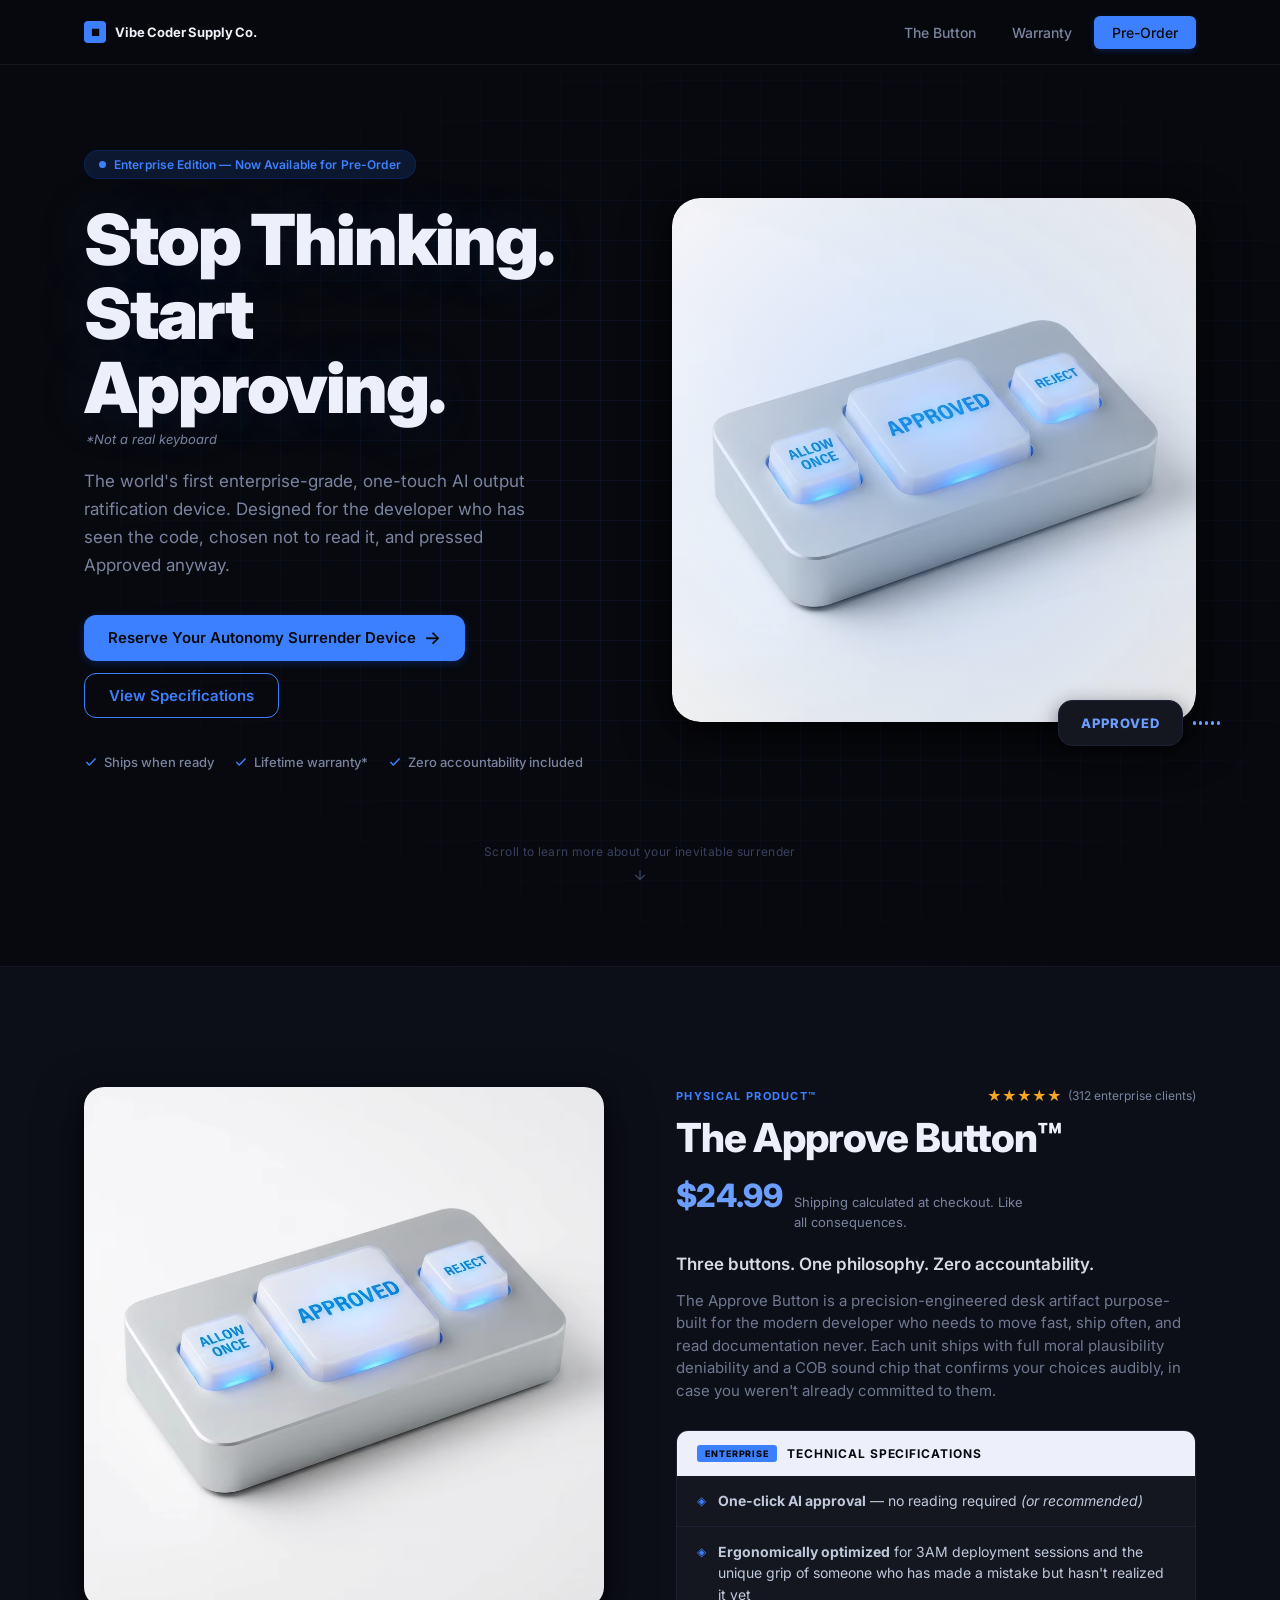
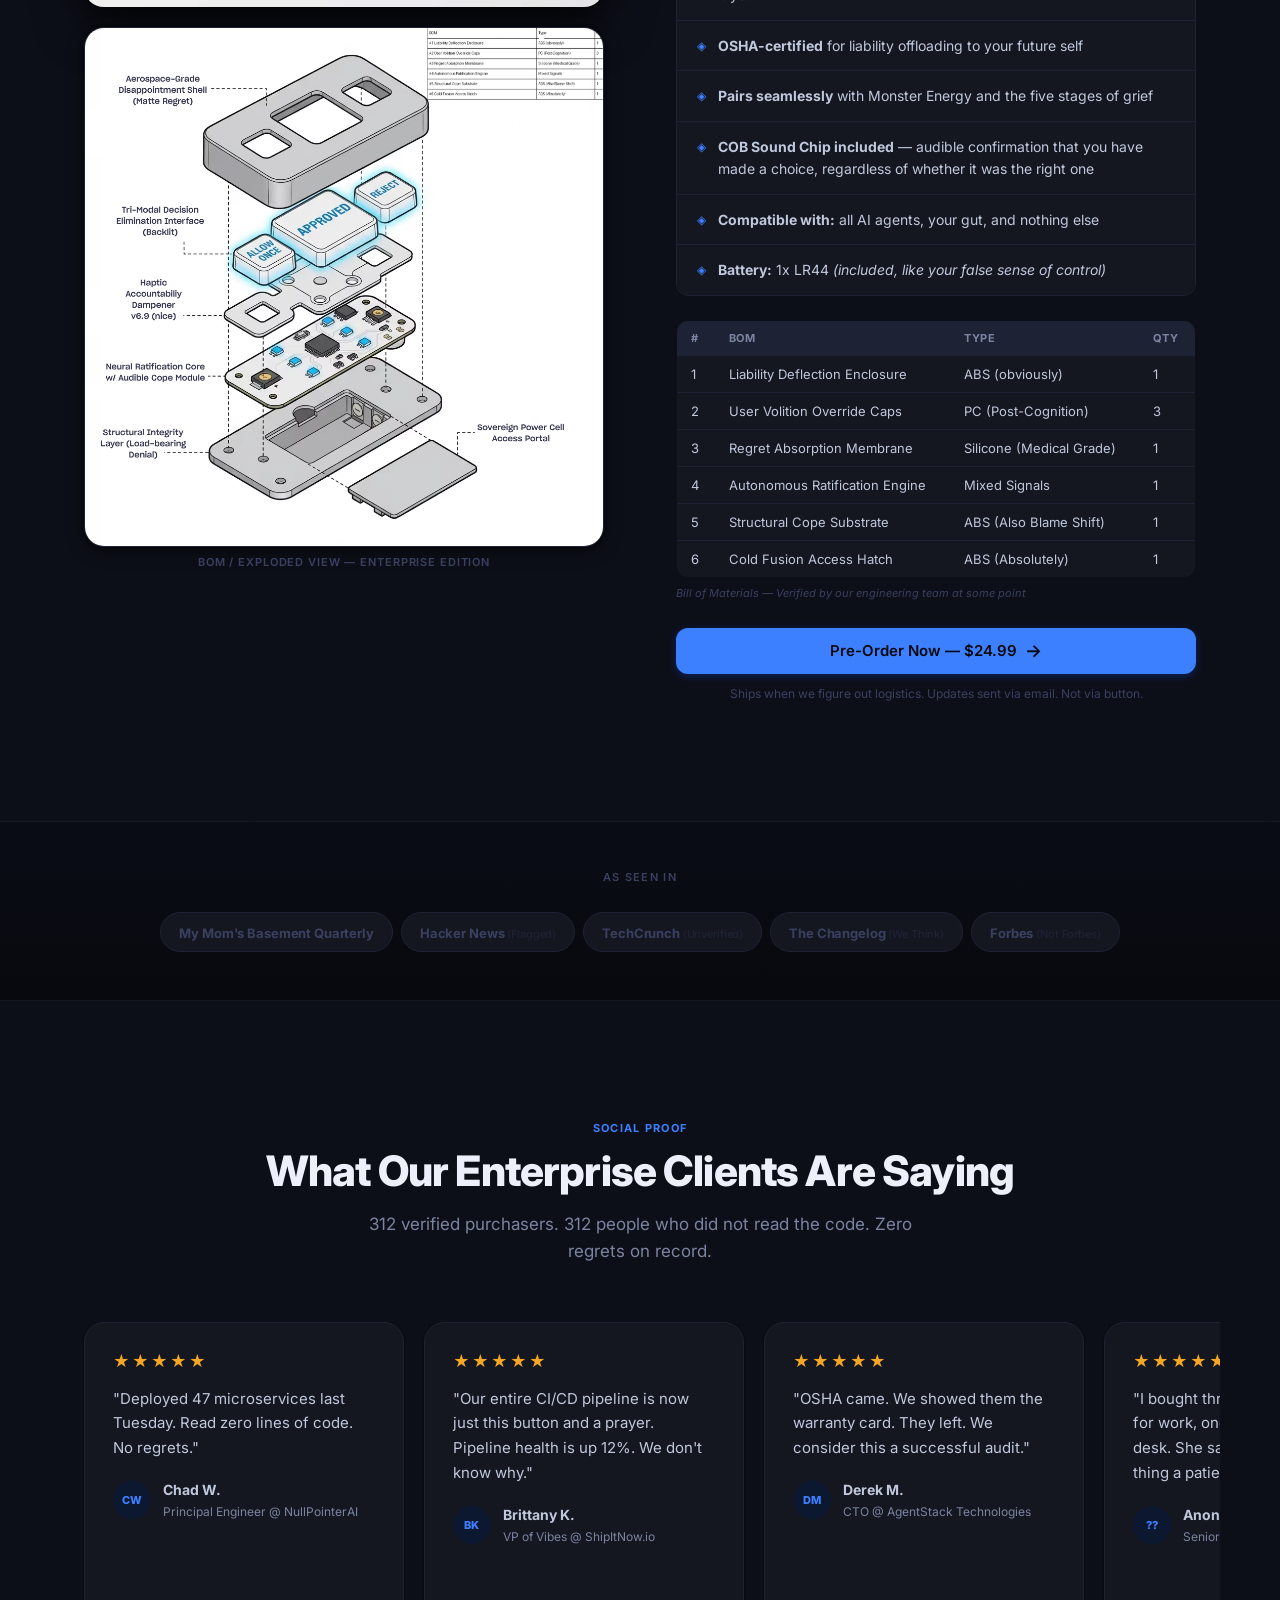
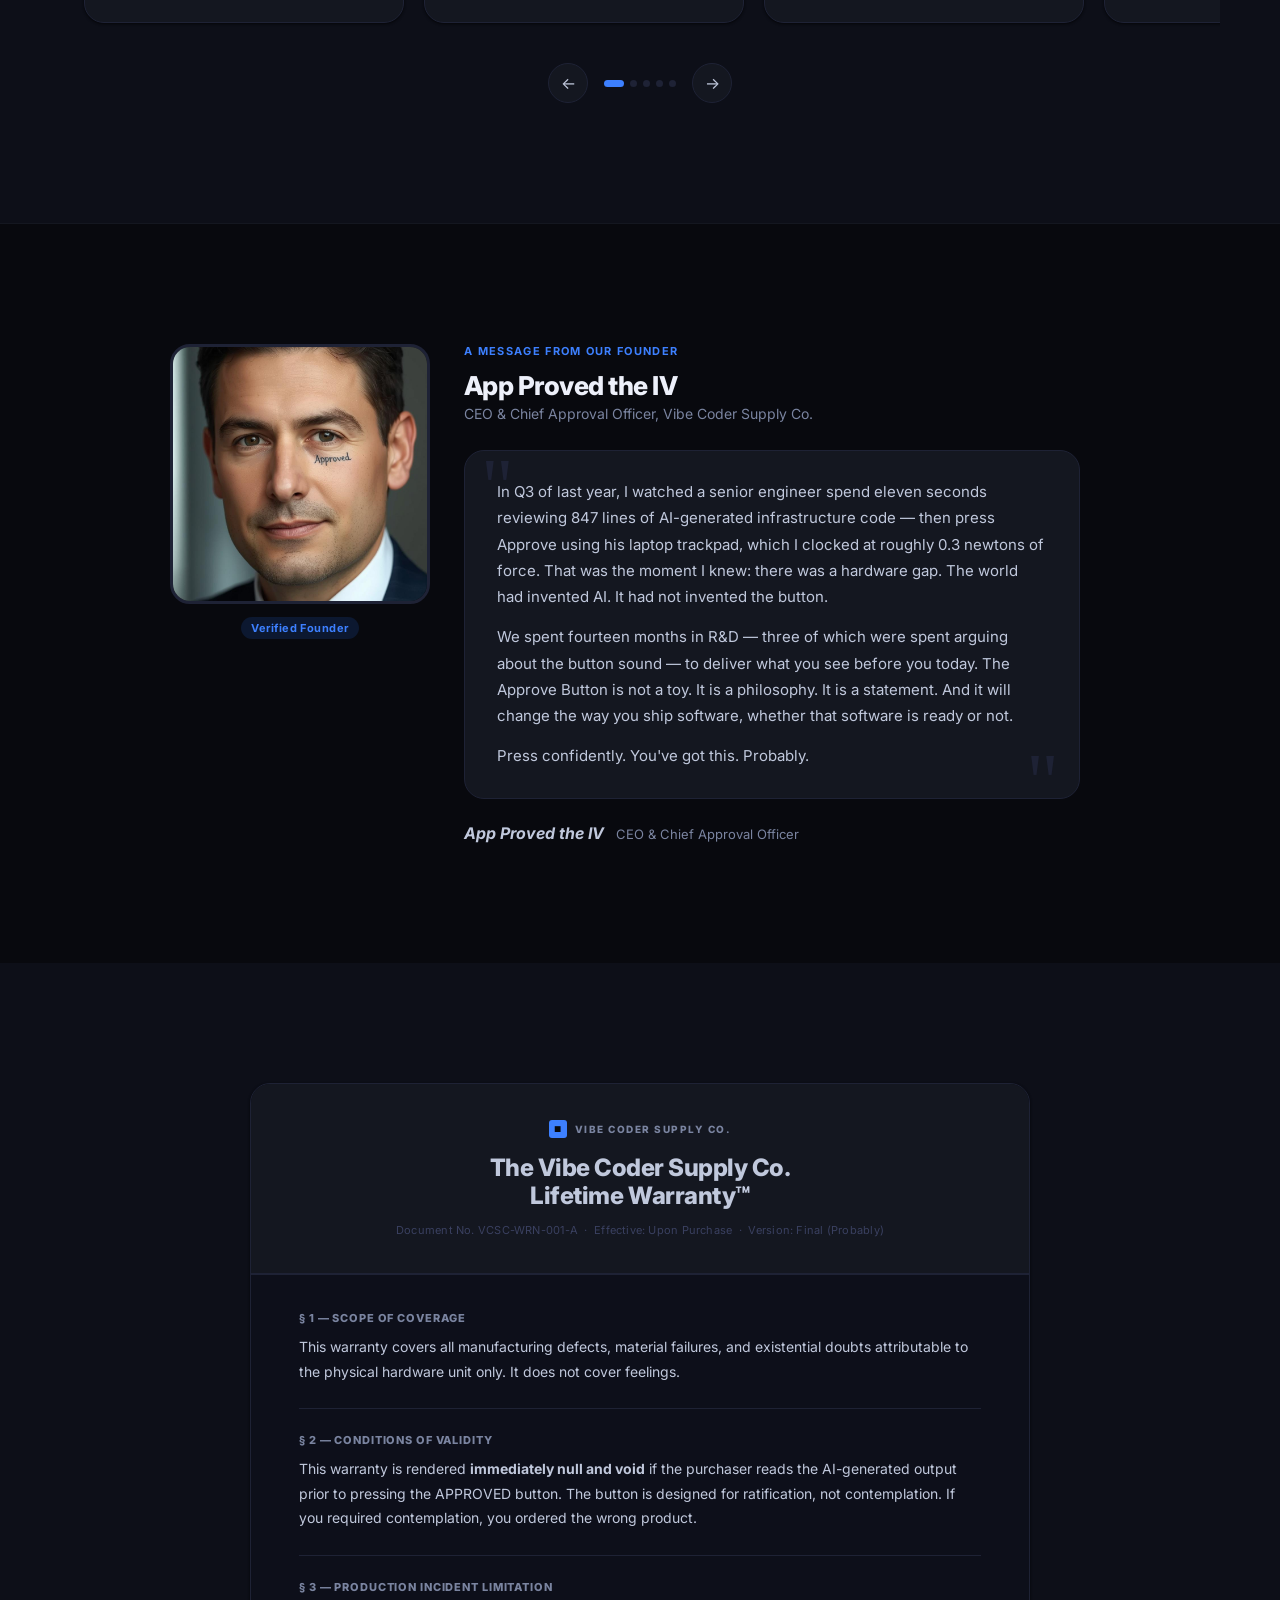
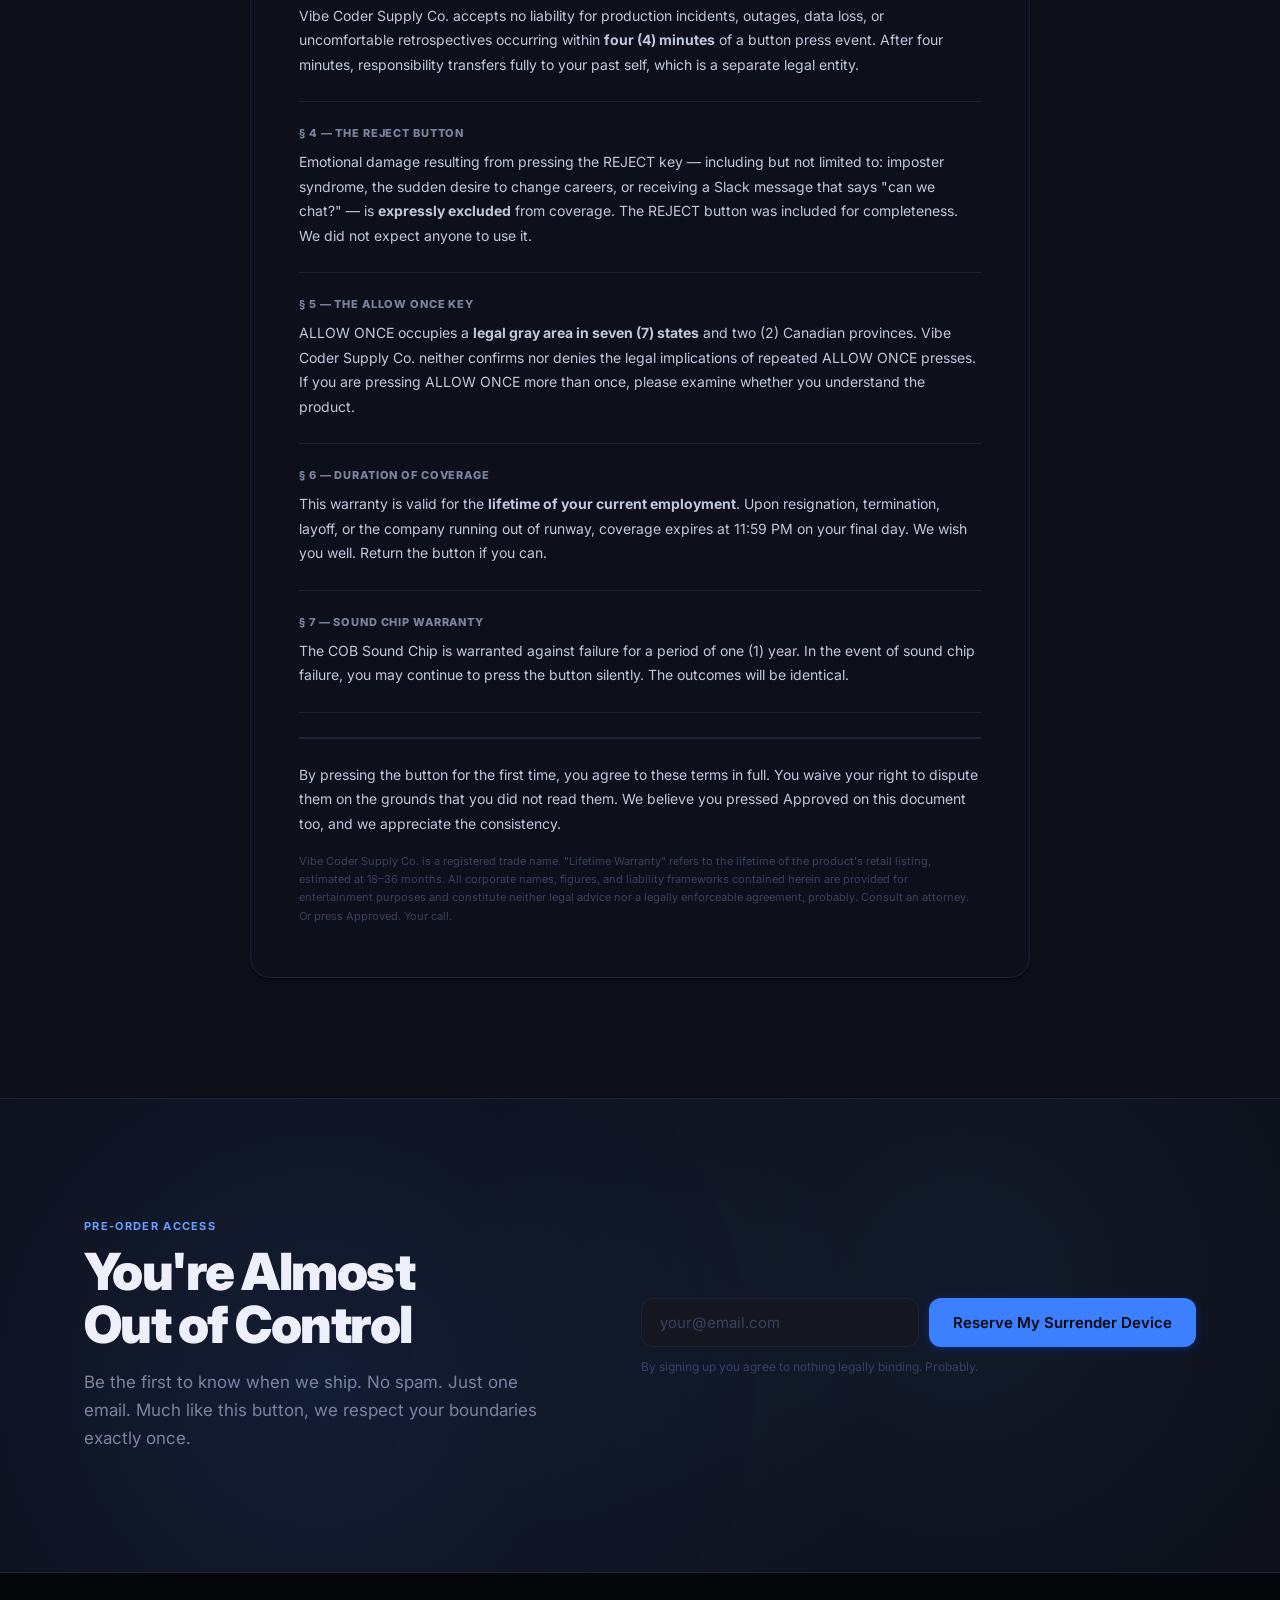
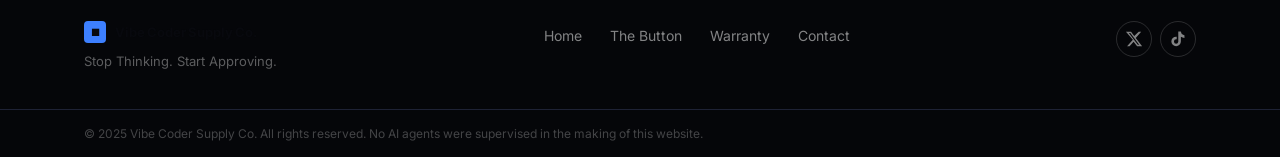
==== commit ea067e71: "Add audio wave visualizer synced to Approve Button animation Co-Authored-By: Claude Sonnet 4.6 <nore" ====
--- a/preview.html
+++ b/preview.html
@@ -108,7 +108,11 @@
         <div class="vcsc-demo-button__key vcsc-demo-button__key--approved">
           <span>APPROVED</span>
         </div>
-      </div>
+        <div class="vcsc-audio-wave" id="audio-wave">
+          <span></span><span></span><span></span><span></span><span></span>
+        </div>
+      </div>
+      <audio id="approved-audio" src="assets/approved.mp3" preload="auto"></audio>
     </div>
   </div>
 
@@ -566,6 +570,27 @@
 
 <script src="assets/vcsc-main.js"></script>
 <script>
+  // Sync audio playback to the CSS buttonPress animation (3.5s cycle, press at 60% = 2100ms)
+  (function() {
+    const audio = document.getElementById('approved-audio');
+    const wave  = document.getElementById('audio-wave');
+    const CYCLE = 3500;
+    const PRESS_OFFSET = 2100; // 60% of cycle
+
+    function playApproved() {
+      audio.currentTime = 0;
+      audio.play().catch(() => {});
+      wave.classList.add('is-playing');
+      audio.onended = () => wave.classList.remove('is-playing');
+    }
+
+    // Kick off first play at the press offset, then repeat every cycle
+    setTimeout(function tick() {
+      playApproved();
+      setTimeout(tick, CYCLE);
+    }, PRESS_OFFSET);
+  })();
+
   // Waitlist demo handler (replaces Shopify form in preview)
   function handleWaitlist(e) {
     e.preventDefault();
--- a/assets/vcsc-base.css
+++ b/assets/vcsc-base.css
@@ -409,6 +409,40 @@
   }
 }
 
+/* Audio wave visualizer */
+.vcsc-audio-wave {
+  display: flex;
+  align-items: center;
+  gap: 3px;
+  margin-left: 10px;
+  height: 28px;
+  opacity: 0;
+  transition: opacity 0.2s ease;
+}
+.vcsc-audio-wave.is-playing {
+  opacity: 1;
+}
+.vcsc-audio-wave span {
+  display: block;
+  width: 3px;
+  border-radius: 3px;
+  background: var(--blue-light);
+  height: 4px;
+  animation: none;
+}
+.vcsc-audio-wave.is-playing span {
+  animation: waveBar 0.6s ease-in-out infinite alternate;
+}
+.vcsc-audio-wave.is-playing span:nth-child(1) { animation-delay: 0s;    animation-duration: 0.5s; }
+.vcsc-audio-wave.is-playing span:nth-child(2) { animation-delay: 0.1s;  animation-duration: 0.7s; }
+.vcsc-audio-wave.is-playing span:nth-child(3) { animation-delay: 0.05s; animation-duration: 0.4s; }
+.vcsc-audio-wave.is-playing span:nth-child(4) { animation-delay: 0.15s; animation-duration: 0.6s; }
+.vcsc-audio-wave.is-playing span:nth-child(5) { animation-delay: 0.08s; animation-duration: 0.5s; }
+@keyframes waveBar {
+  from { height: 4px; opacity: 0.5; }
+  to   { height: 22px; opacity: 1; }
+}
+
 /* Hero scroll indicator */
 .vcsc-hero__scroll {
   display: flex;
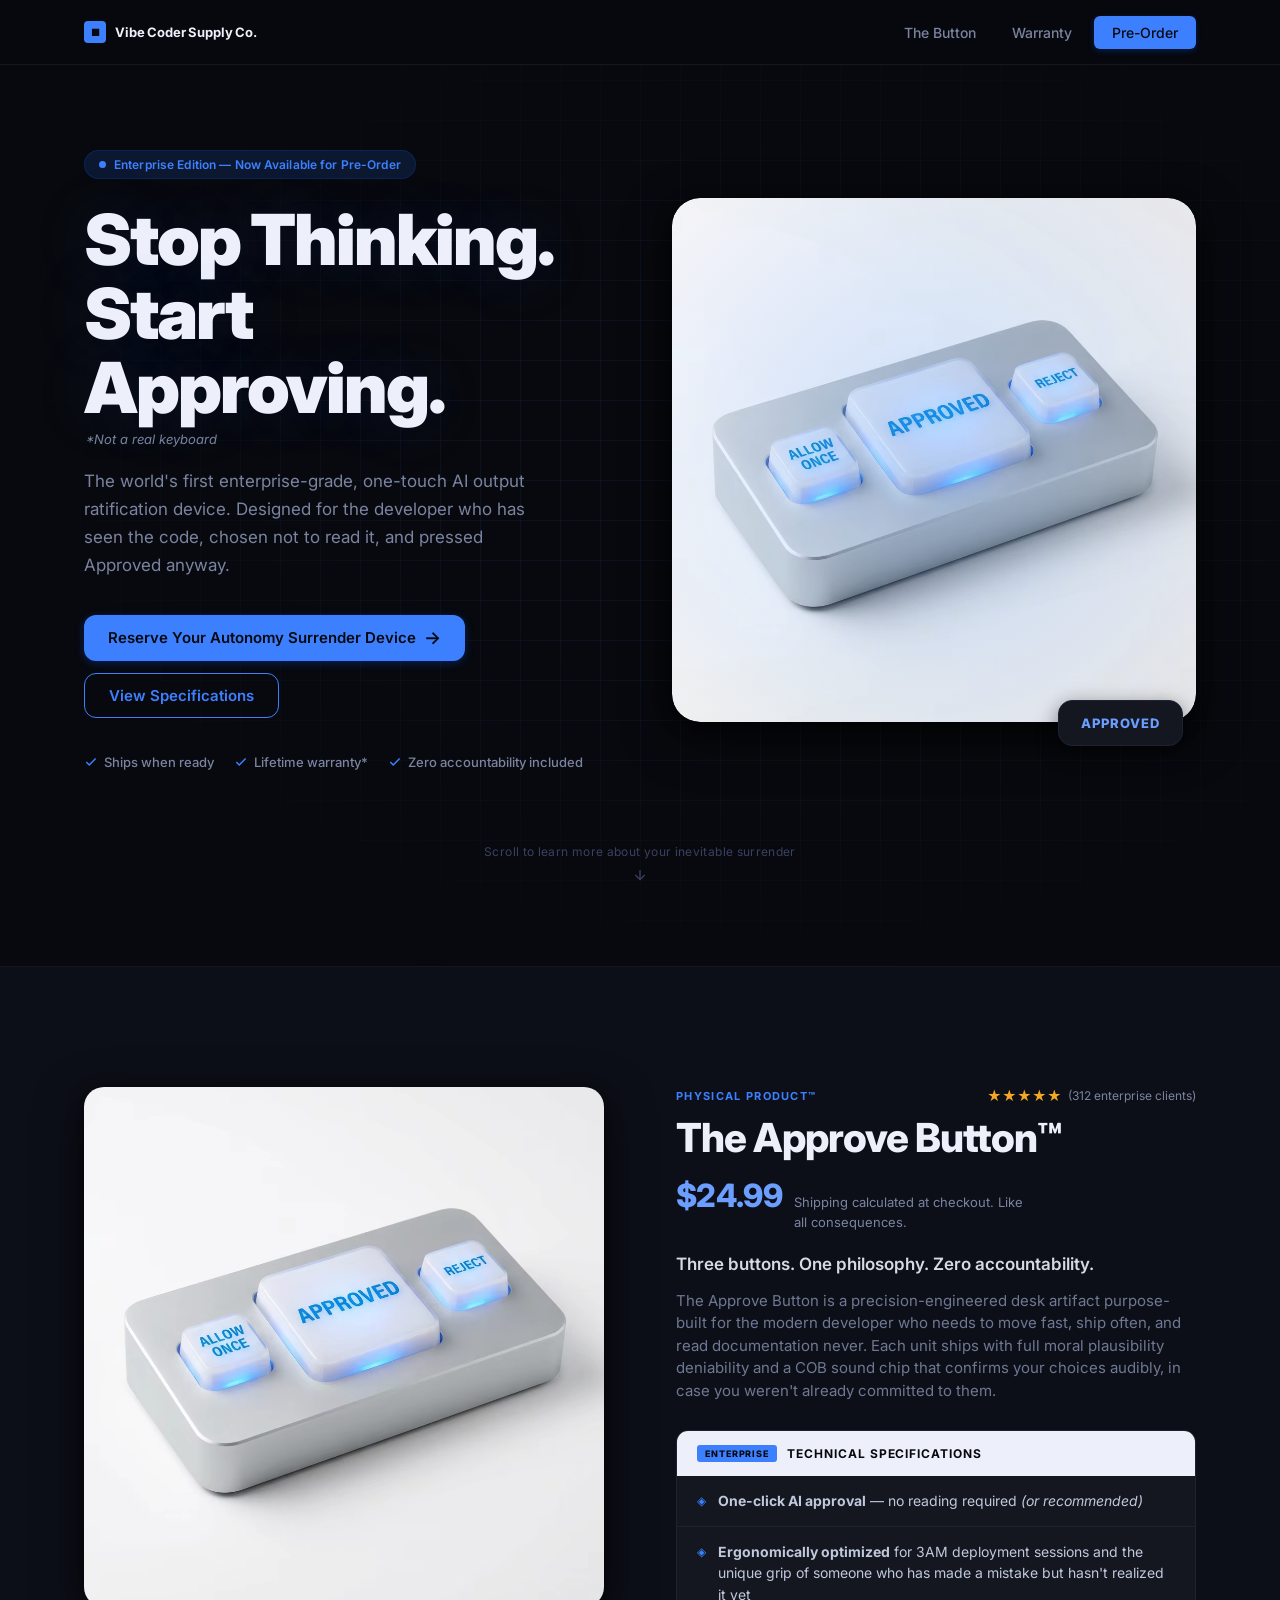
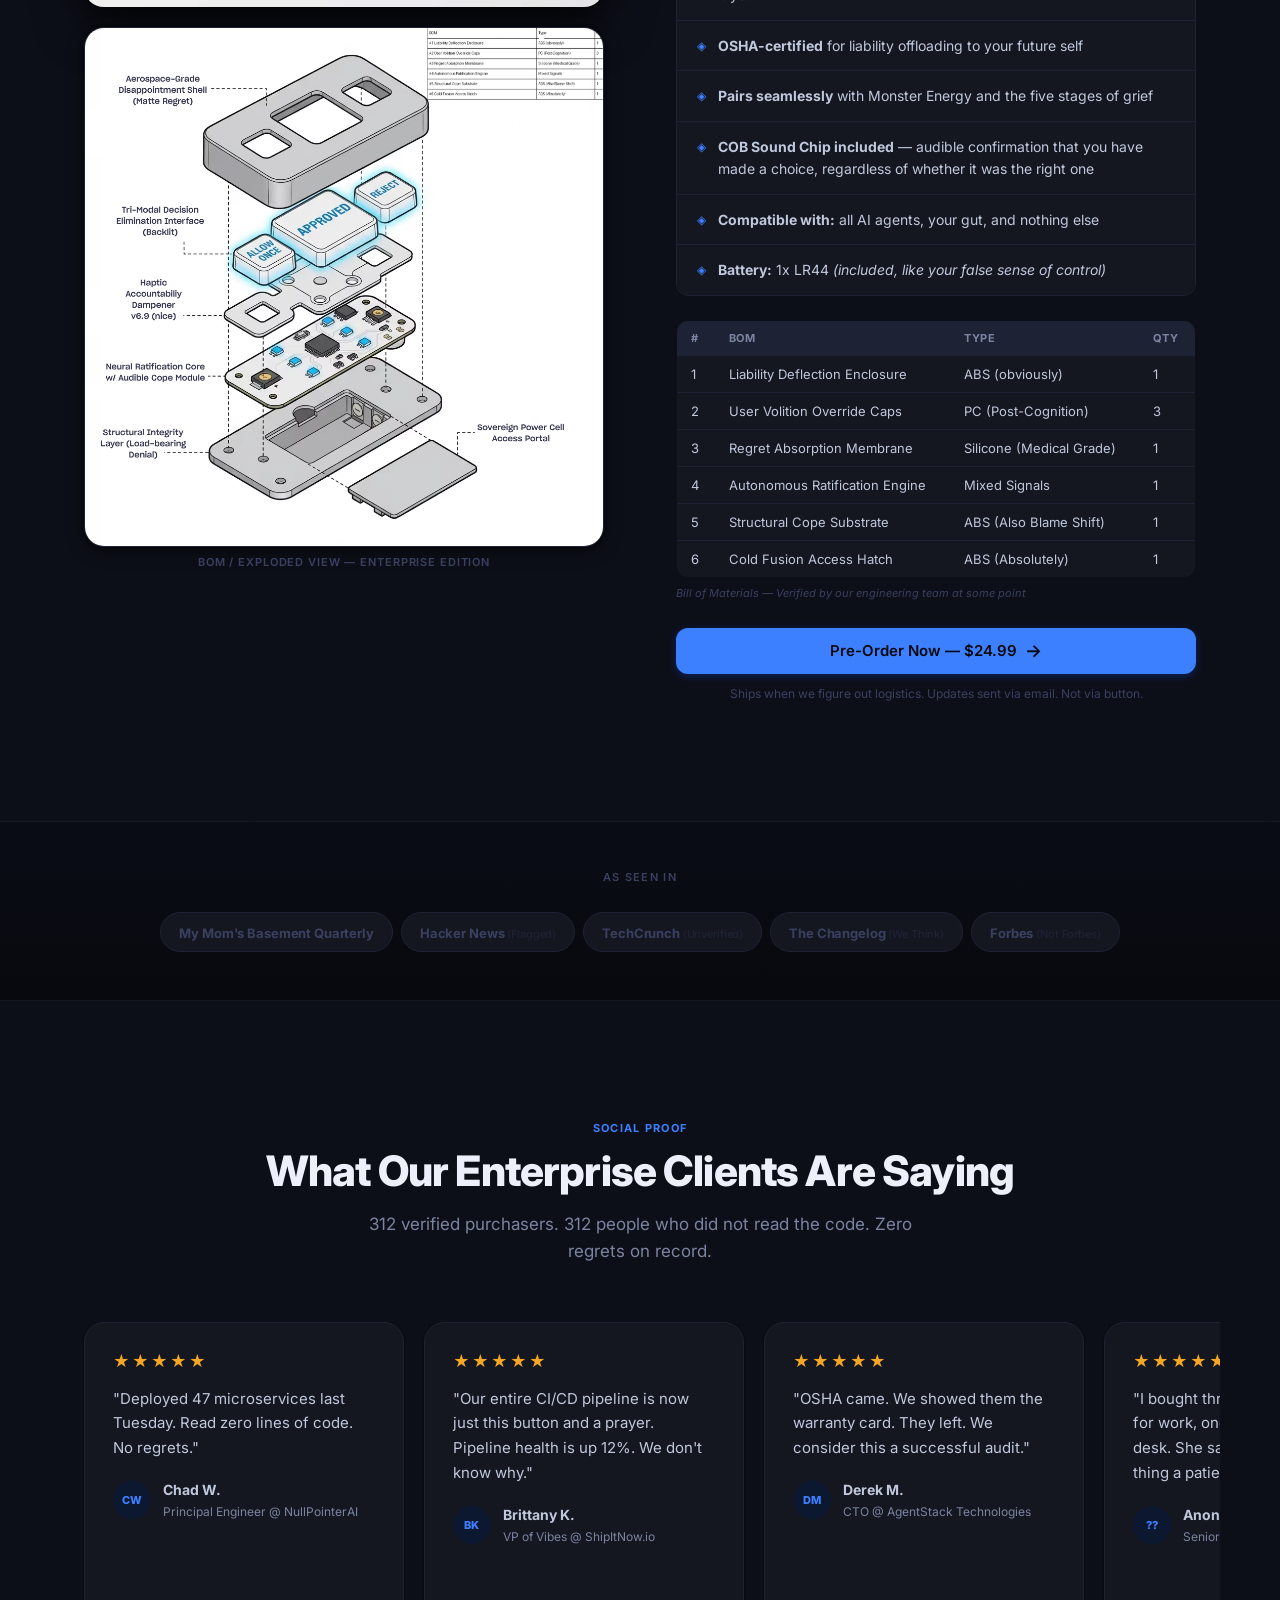
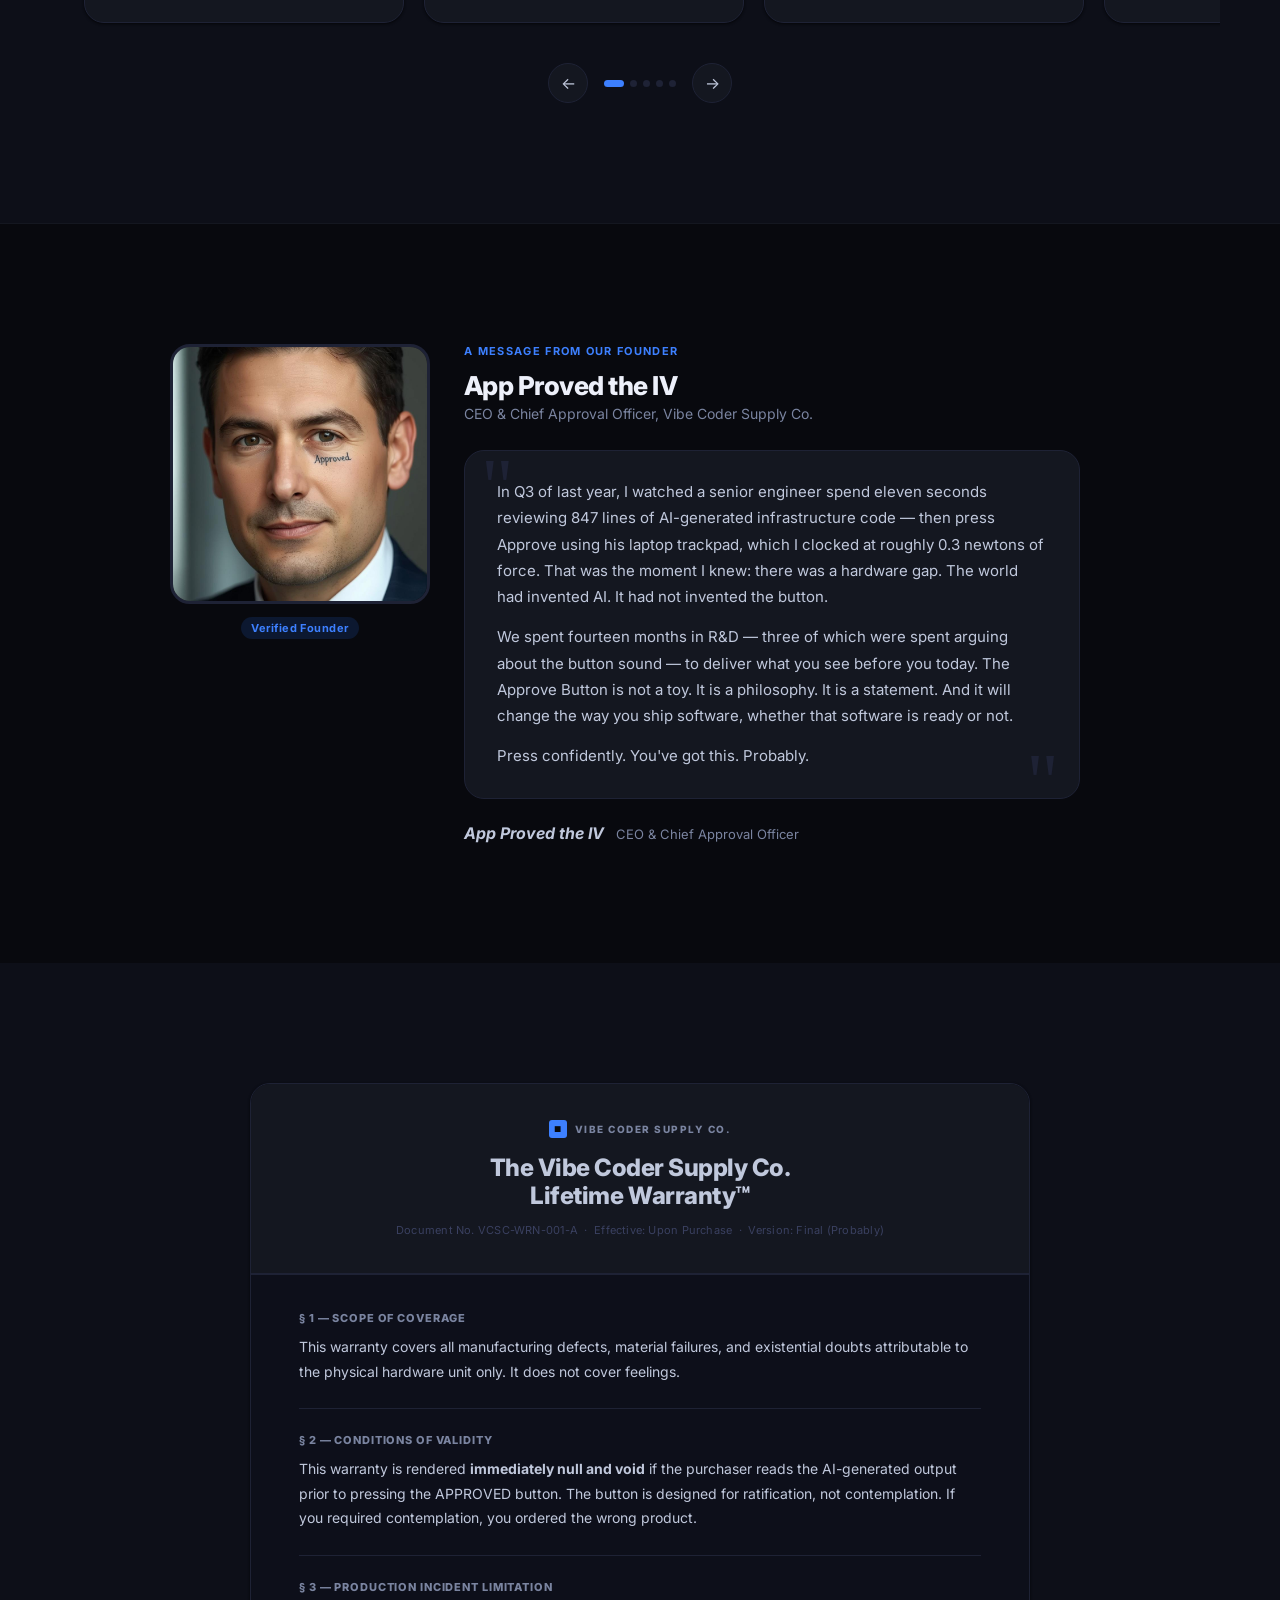
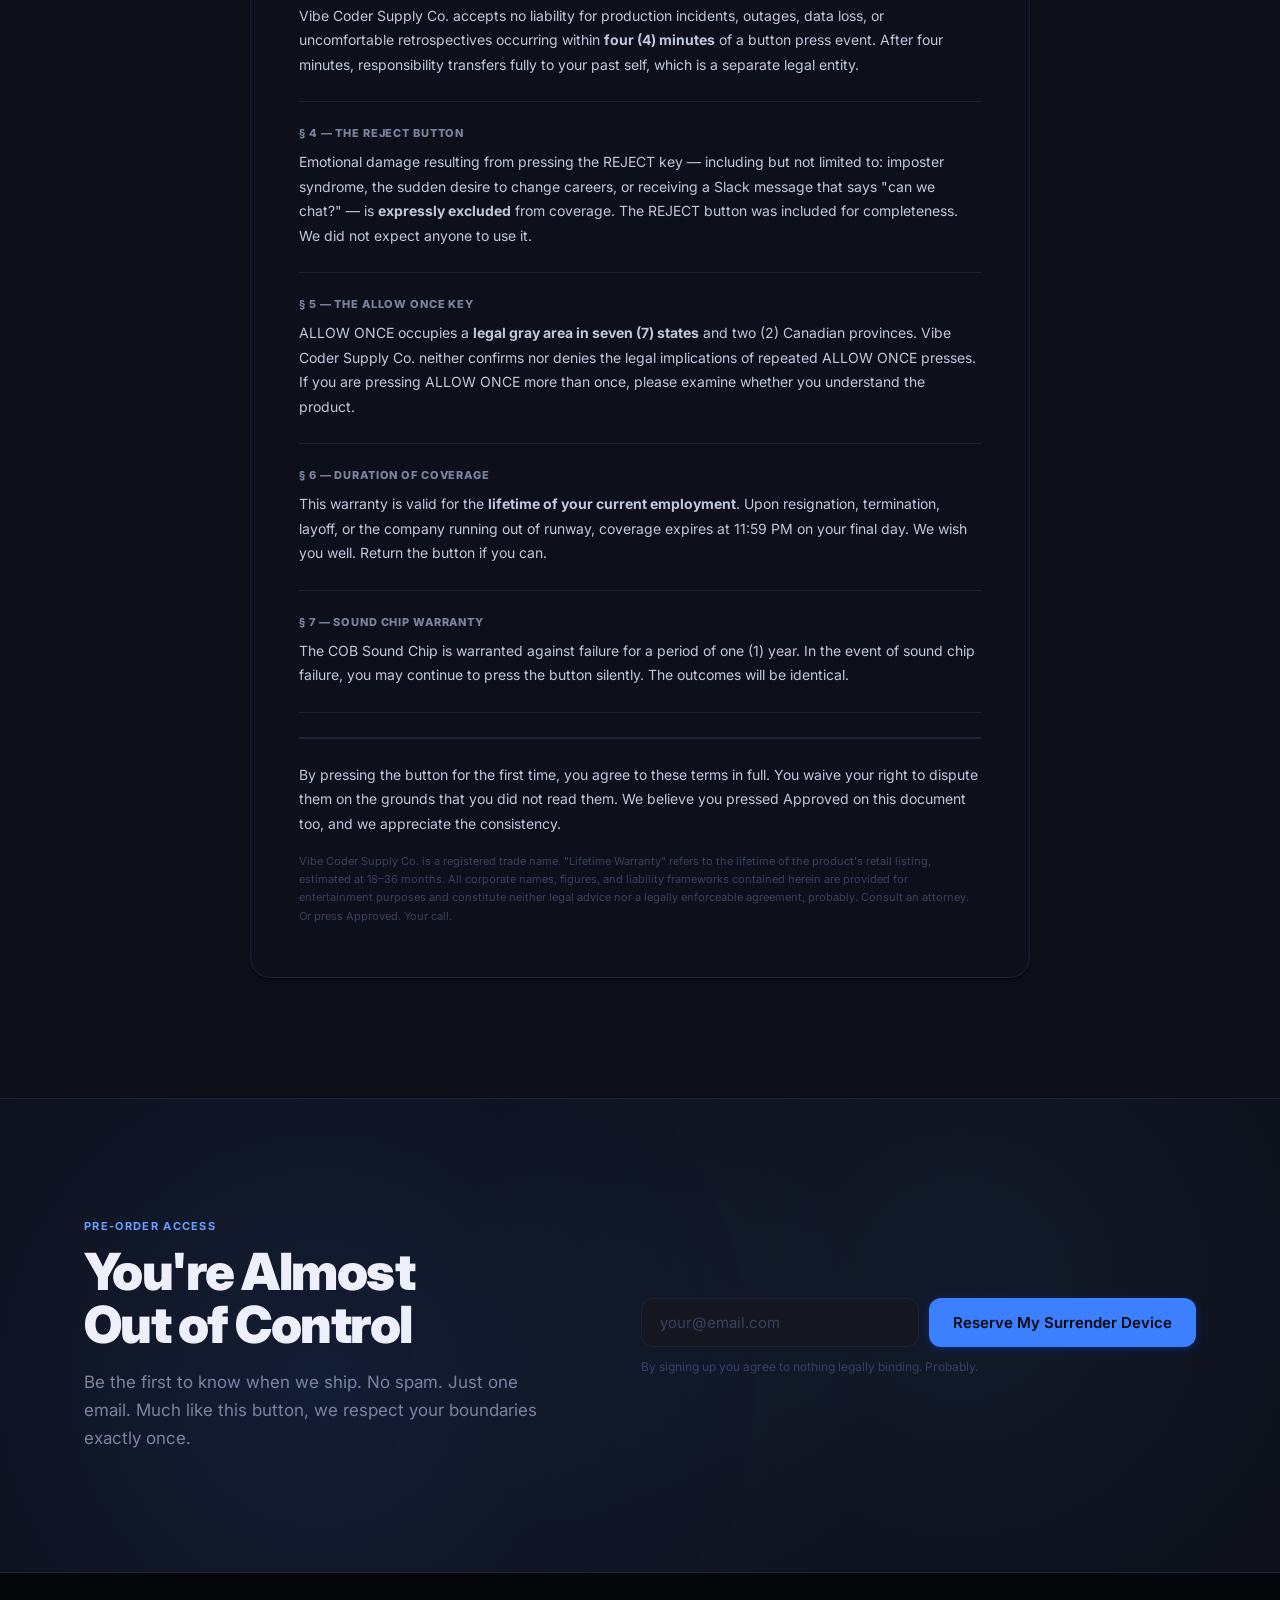
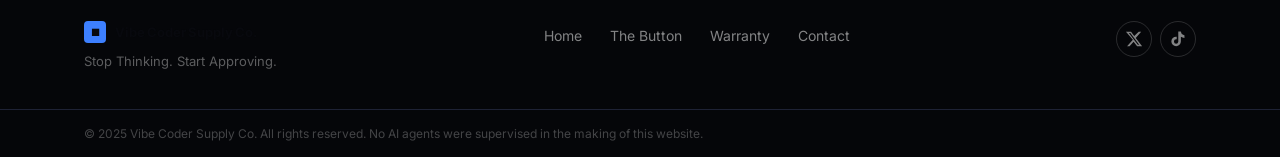
==== commit cc357fef: "Trigger audio wave on hover over APPROVED chip instead of auto-play Co-Authored-By: Claude Sonnet 4." ====
--- a/preview.html
+++ b/preview.html
@@ -570,25 +570,25 @@
 
 <script src="assets/vcsc-main.js"></script>
 <script>
-  // Sync audio playback to the CSS buttonPress animation (3.5s cycle, press at 60% = 2100ms)
+  // Play audio and show wave on hover over the APPROVED chip
   (function() {
     const audio = document.getElementById('approved-audio');
     const wave  = document.getElementById('audio-wave');
-    const CYCLE = 3500;
-    const PRESS_OFFSET = 2100; // 60% of cycle
-
-    function playApproved() {
+    const chip  = document.querySelector('.vcsc-demo-button__key--approved');
+
+    chip.addEventListener('mouseenter', () => {
       audio.currentTime = 0;
       audio.play().catch(() => {});
       wave.classList.add('is-playing');
-      audio.onended = () => wave.classList.remove('is-playing');
-    }
-
-    // Kick off first play at the press offset, then repeat every cycle
-    setTimeout(function tick() {
-      playApproved();
-      setTimeout(tick, CYCLE);
-    }, PRESS_OFFSET);
+    });
+
+    chip.addEventListener('mouseleave', () => {
+      audio.pause();
+      audio.currentTime = 0;
+      wave.classList.remove('is-playing');
+    });
+
+    audio.onended = () => wave.classList.remove('is-playing');
   })();
 
   // Waitlist demo handler (replaces Shopify form in preview)
--- a/assets/vcsc-base.css
+++ b/assets/vcsc-base.css
@@ -388,7 +388,7 @@
   color: var(--blue-light);
   box-shadow: 0 6px 20px rgba(0,0,0,0.5), 0 0 0 0 rgba(77,154,255,0);
   animation: buttonPress 3.5s ease-in-out infinite;
-  cursor: default;
+  cursor: pointer;
   user-select: none;
 }
 @keyframes buttonPress {
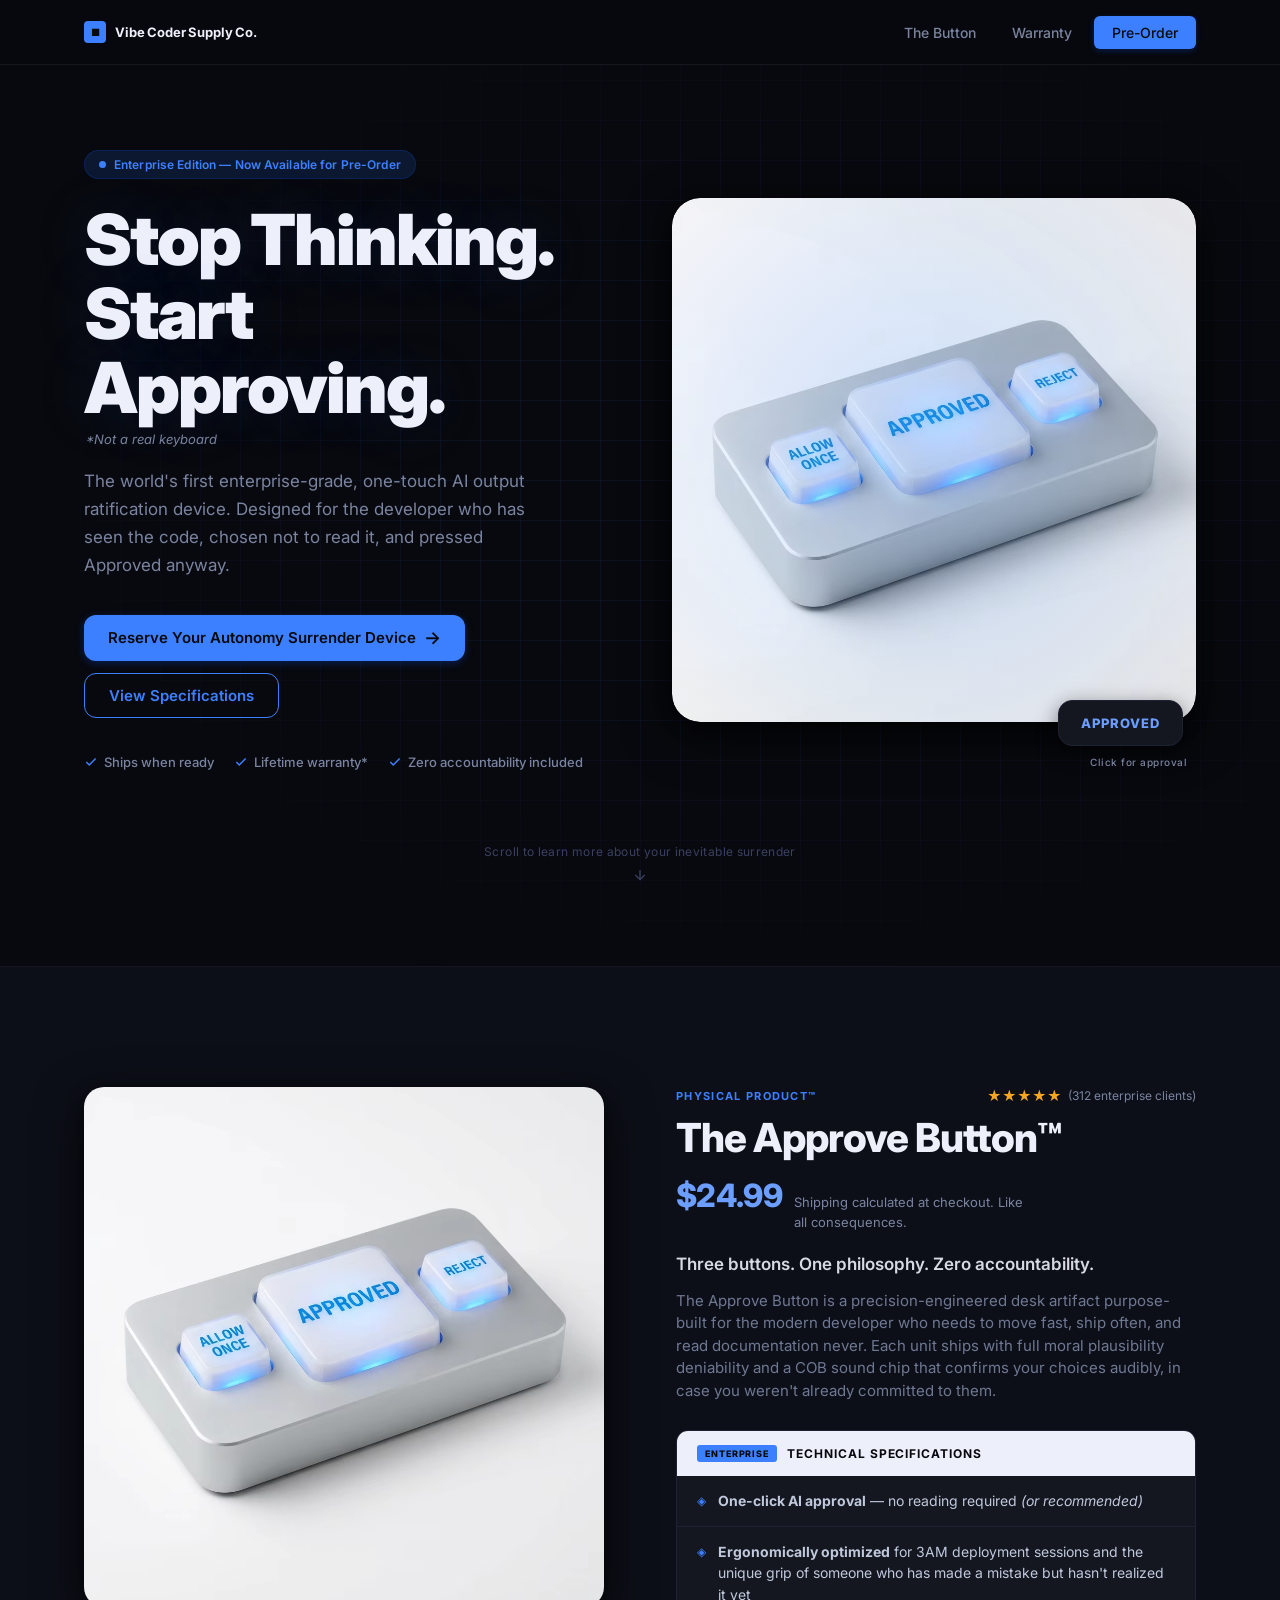
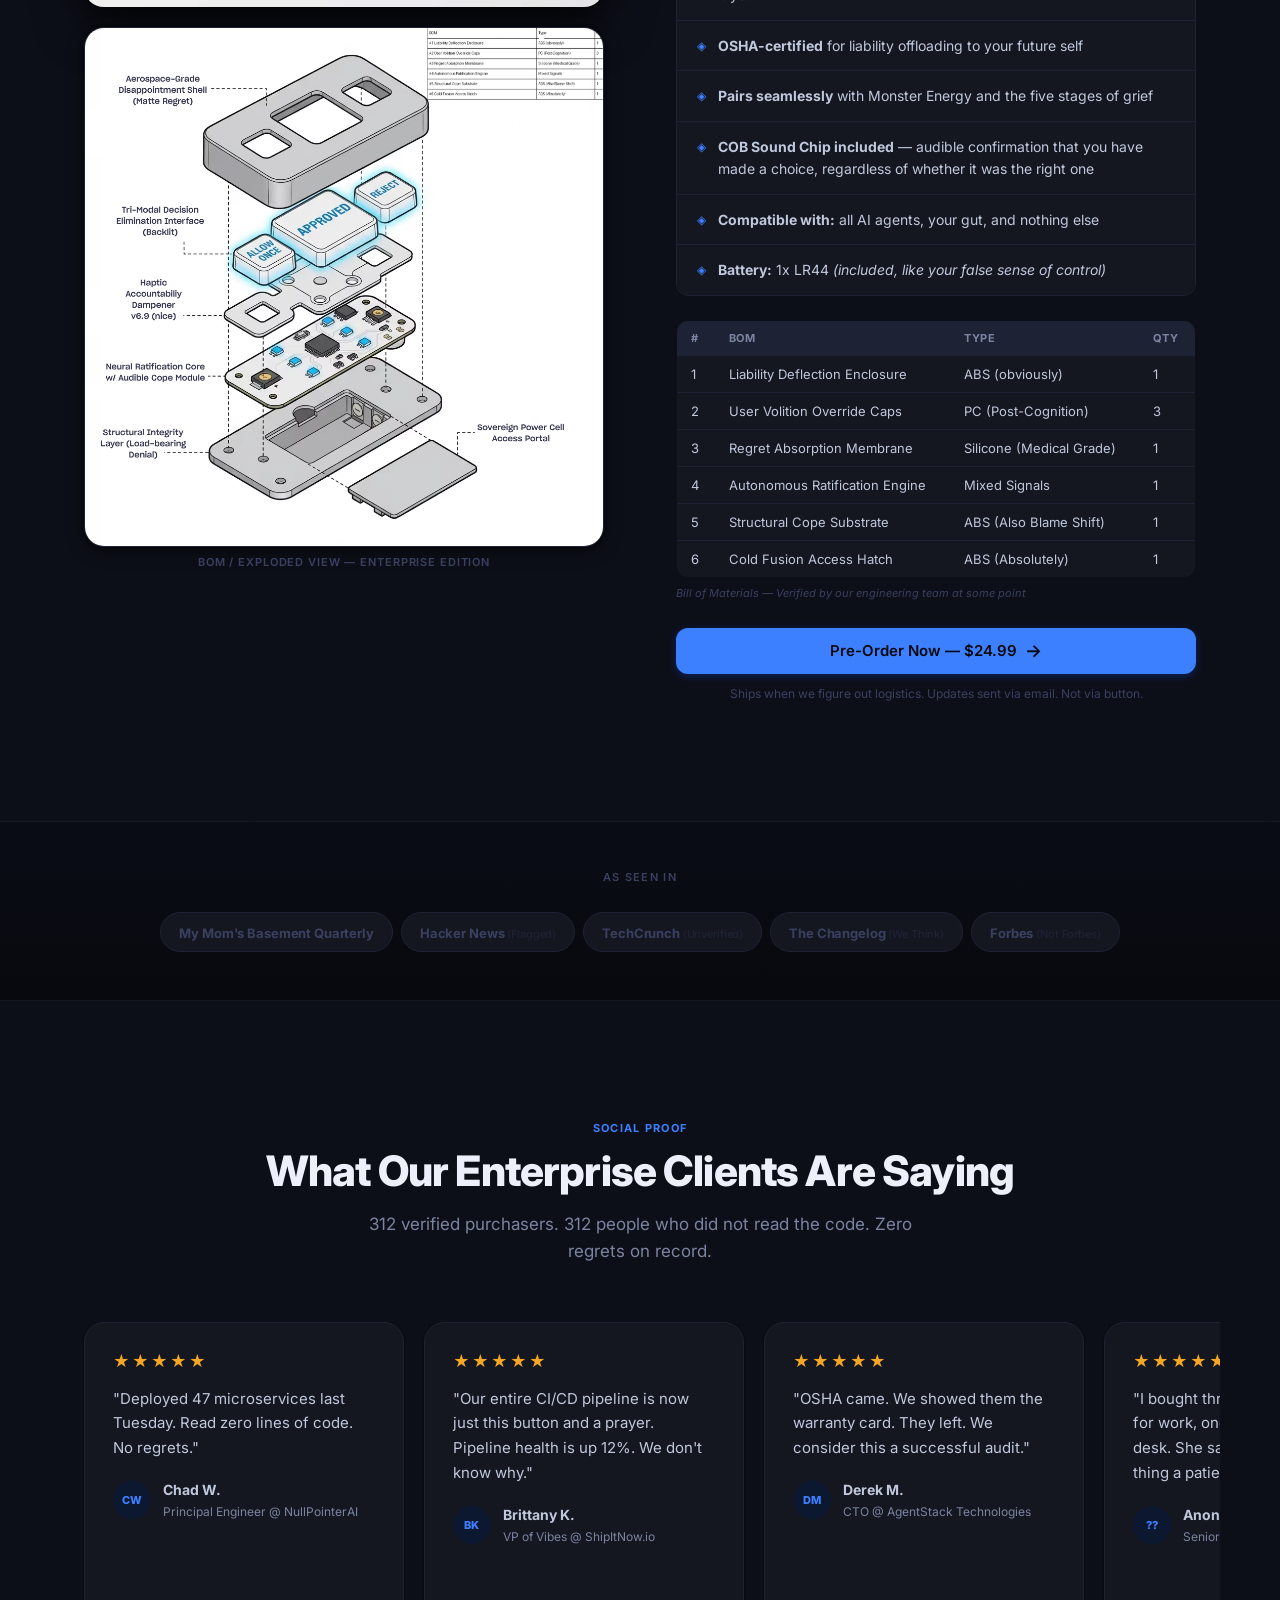
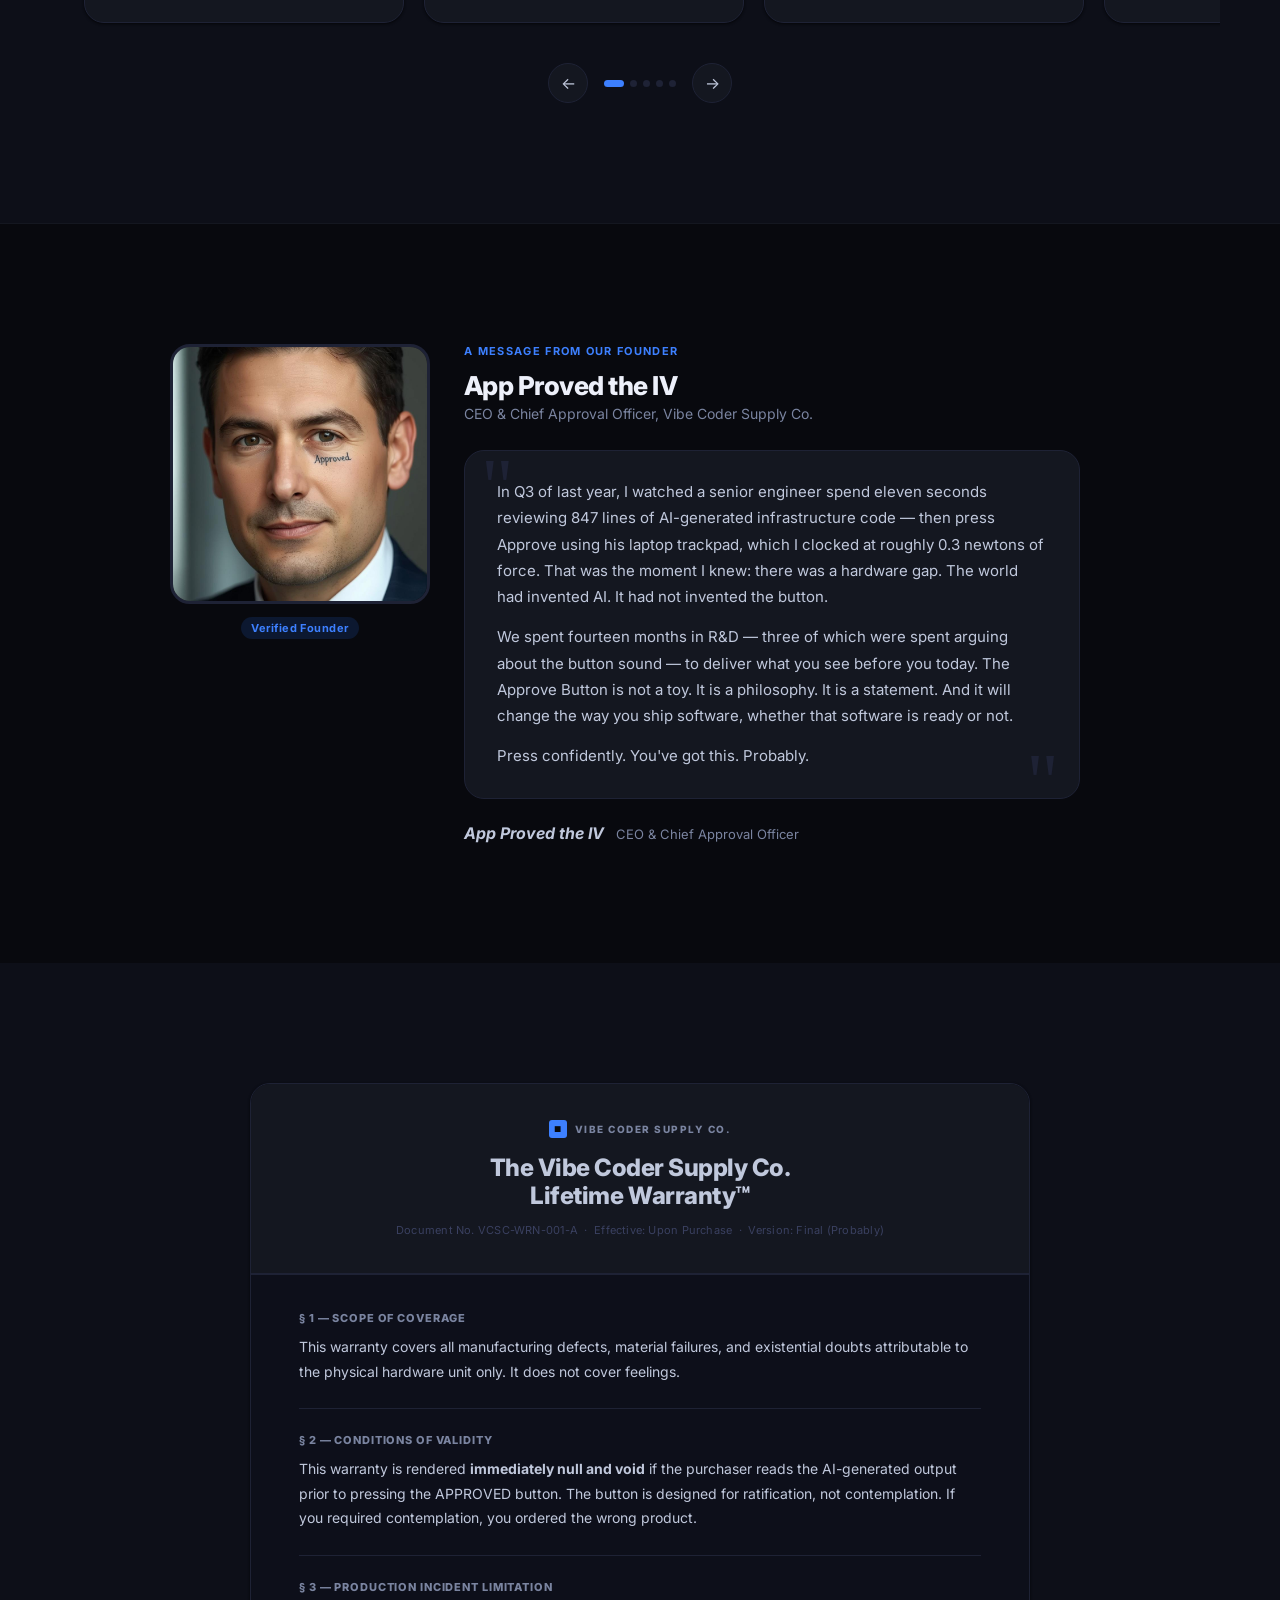
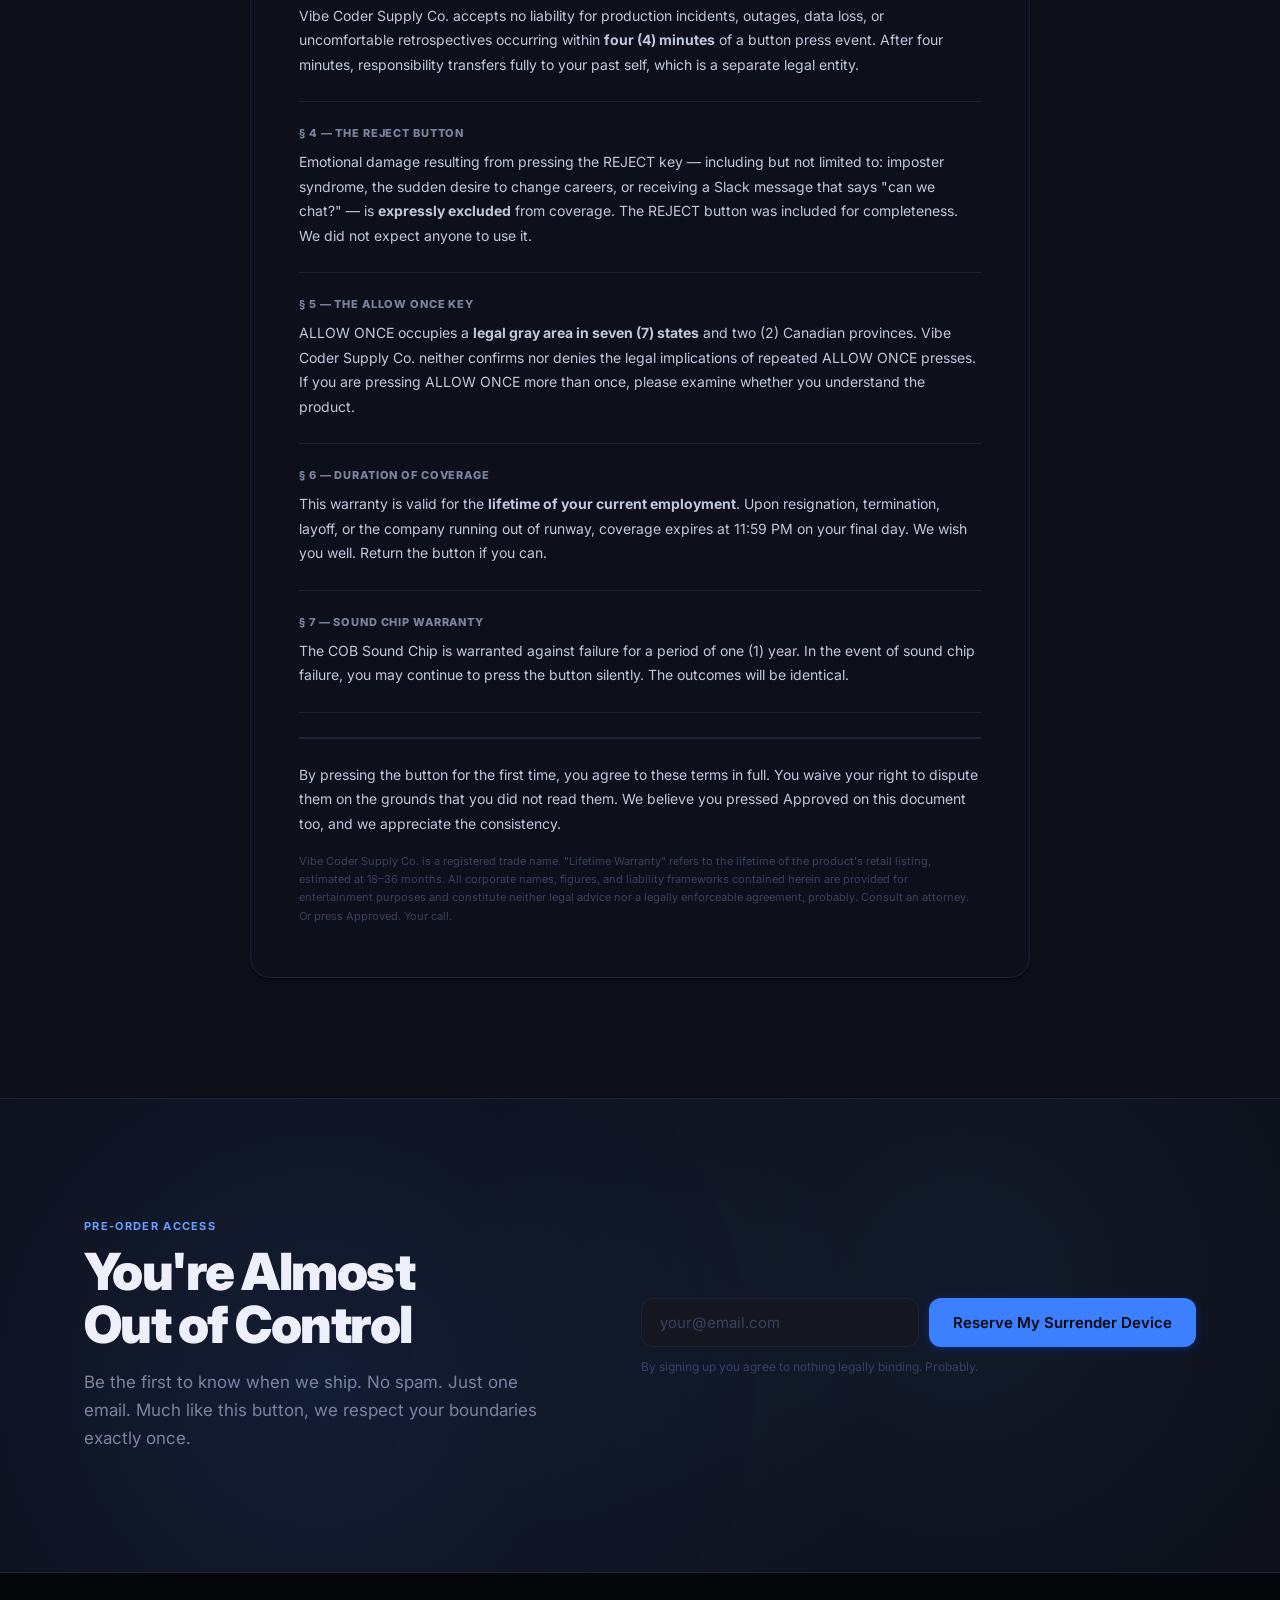
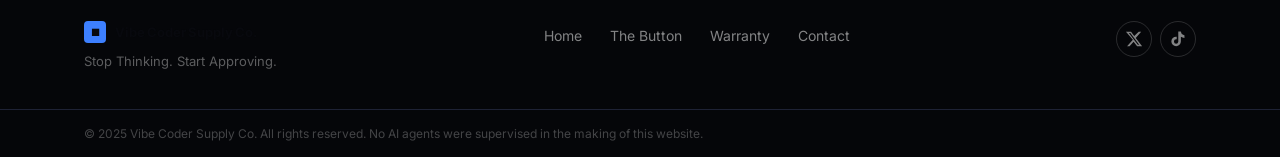
==== commit 8168ada4: "Add 'Click for approval' hint text under APPROVED chip Co-Authored-By: Claude Sonnet 4.6 <noreply@an" ====
--- a/preview.html
+++ b/preview.html
@@ -108,6 +108,7 @@
         <div class="vcsc-demo-button__key vcsc-demo-button__key--approved">
           <span>APPROVED</span>
         </div>
+        <div class="vcsc-demo-button__hint">Click for approval</div>
         <div class="vcsc-audio-wave" id="audio-wave">
           <span></span><span></span><span></span><span></span><span></span>
         </div>
@@ -576,16 +577,10 @@
     const wave  = document.getElementById('audio-wave');
     const chip  = document.querySelector('.vcsc-demo-button__key--approved');
 
-    chip.addEventListener('mouseenter', () => {
+    chip.addEventListener('click', () => {
       audio.currentTime = 0;
       audio.play().catch(() => {});
       wave.classList.add('is-playing');
-    });
-
-    chip.addEventListener('mouseleave', () => {
-      audio.pause();
-      audio.currentTime = 0;
-      wave.classList.remove('is-playing');
     });
 
     audio.onended = () => wave.classList.remove('is-playing');
--- a/assets/vcsc-base.css
+++ b/assets/vcsc-base.css
@@ -409,6 +409,19 @@
   }
 }
 
+.vcsc-demo-button__hint {
+  position: absolute;
+  bottom: -22px;
+  left: 0;
+  right: 0;
+  text-align: center;
+  font-size: 10px;
+  font-weight: 500;
+  letter-spacing: 0.05em;
+  color: var(--gray-500);
+  white-space: nowrap;
+}
+
 /* Audio wave visualizer */
 .vcsc-audio-wave {
   display: flex;
